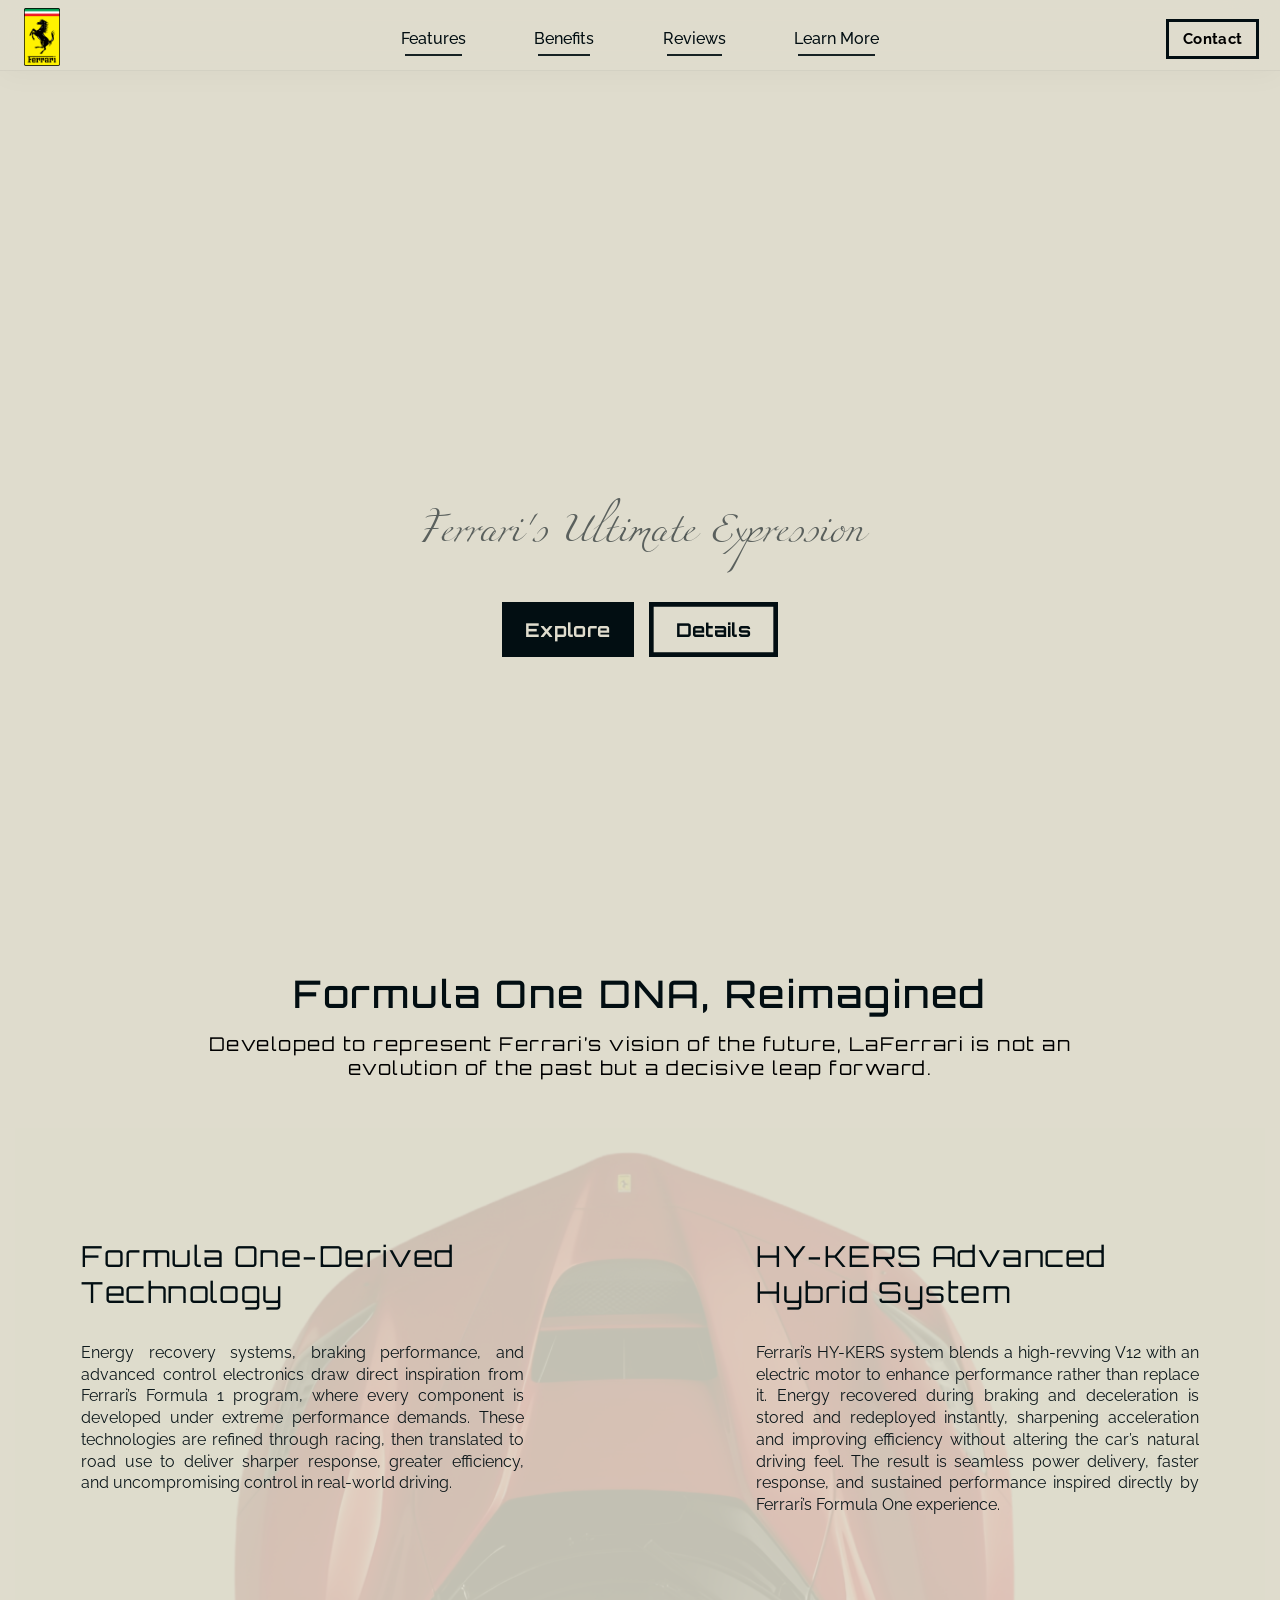
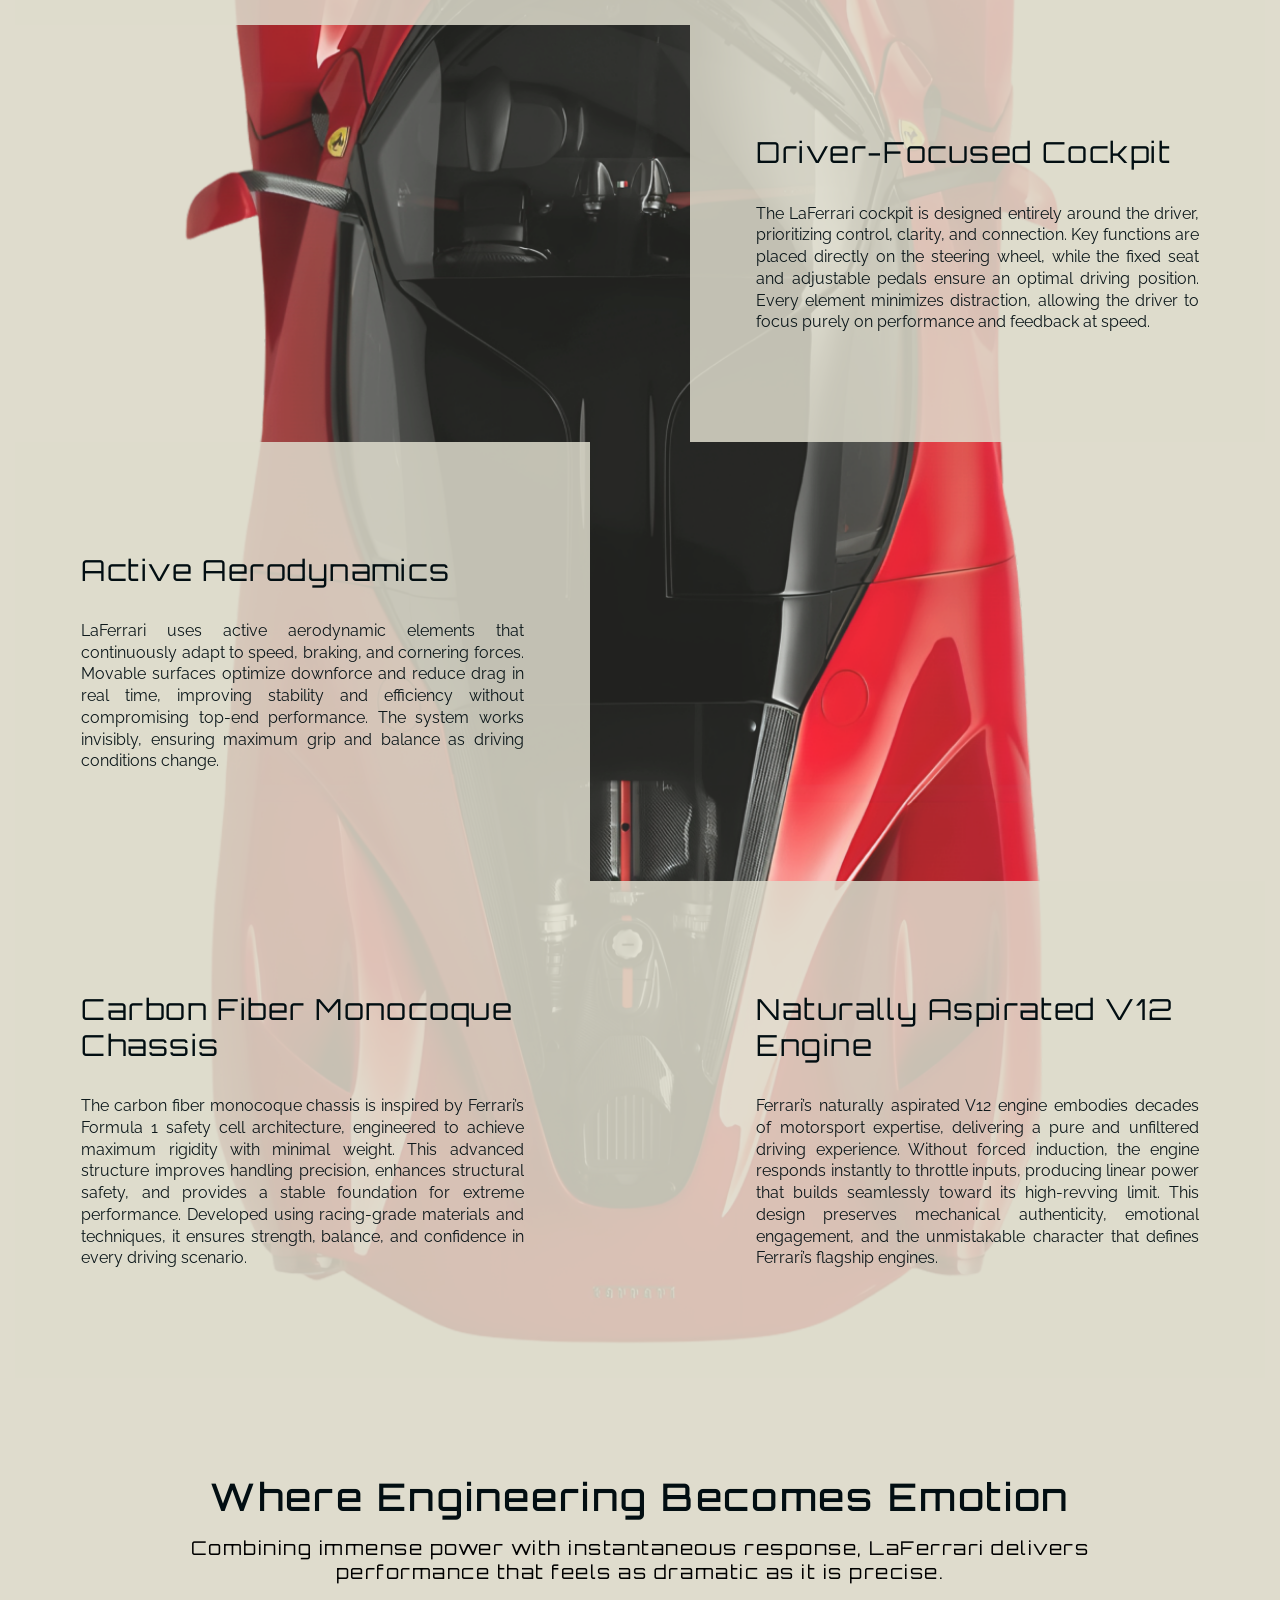
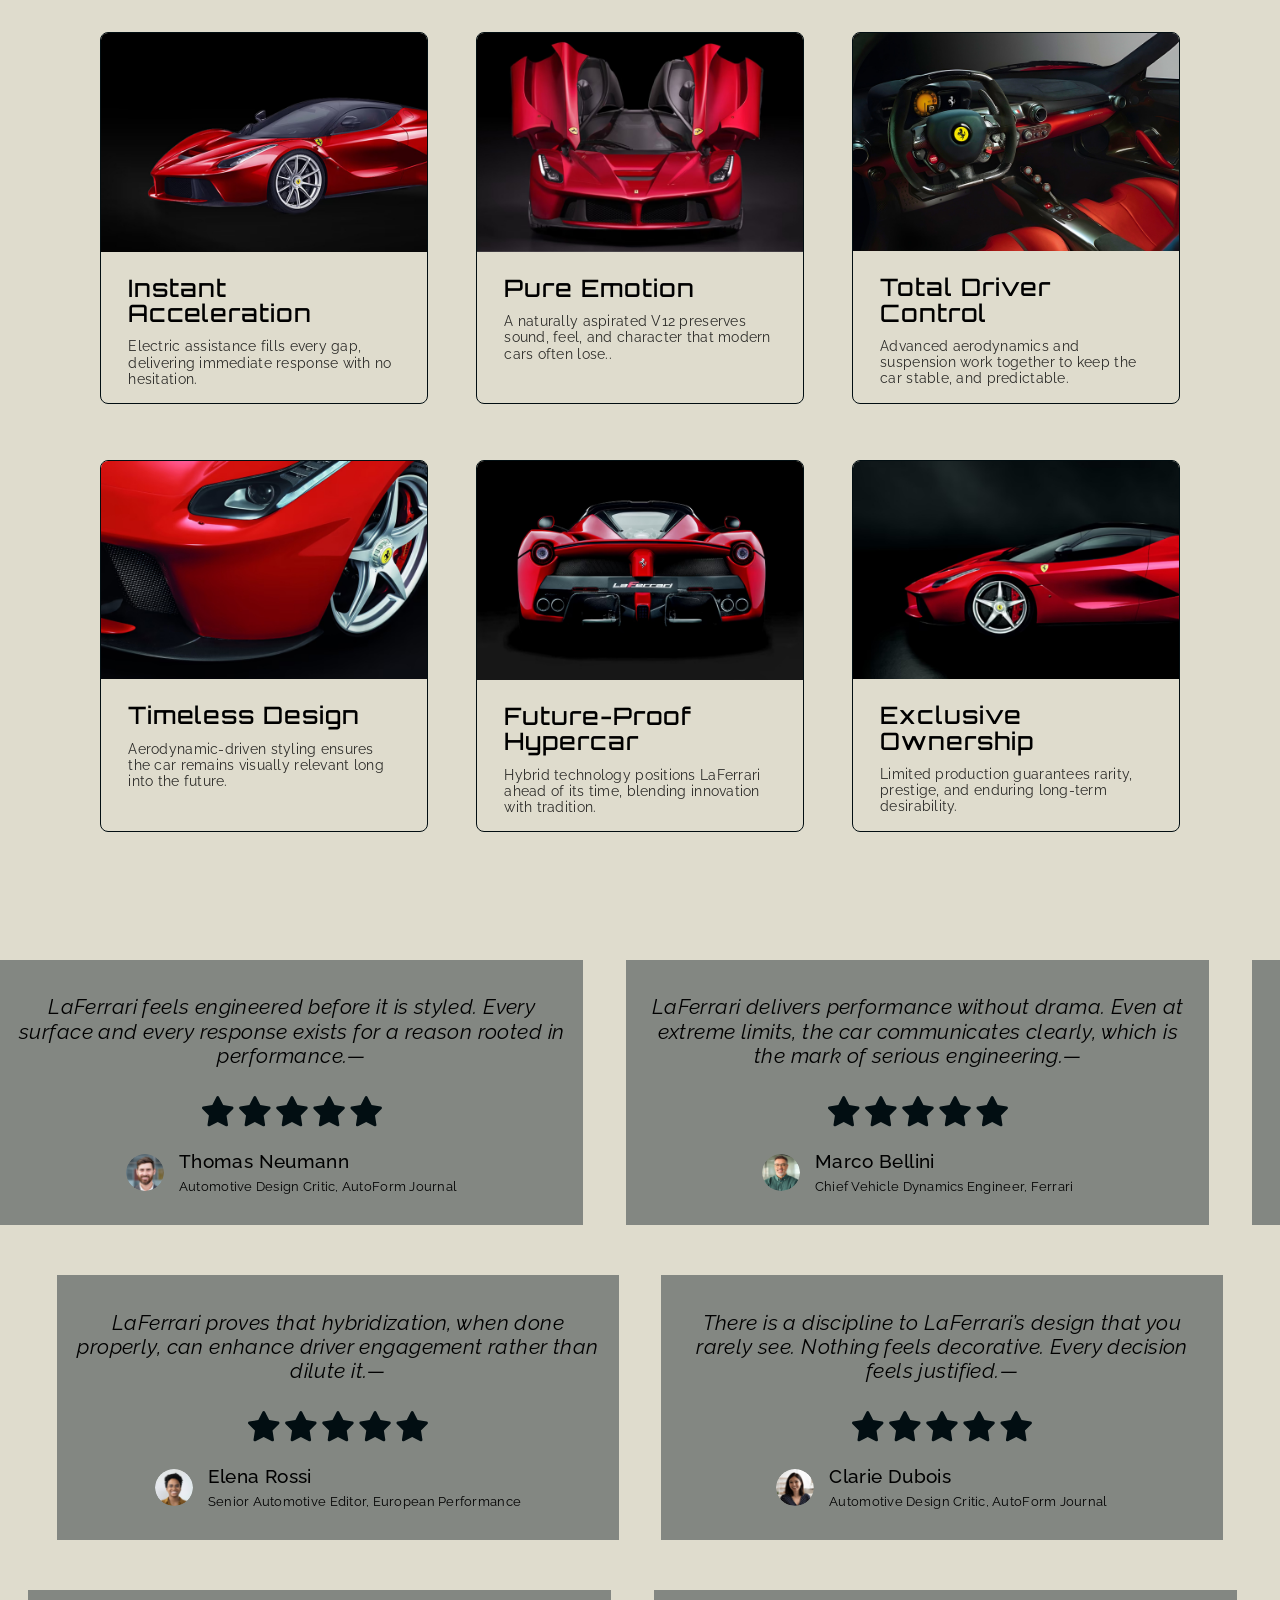
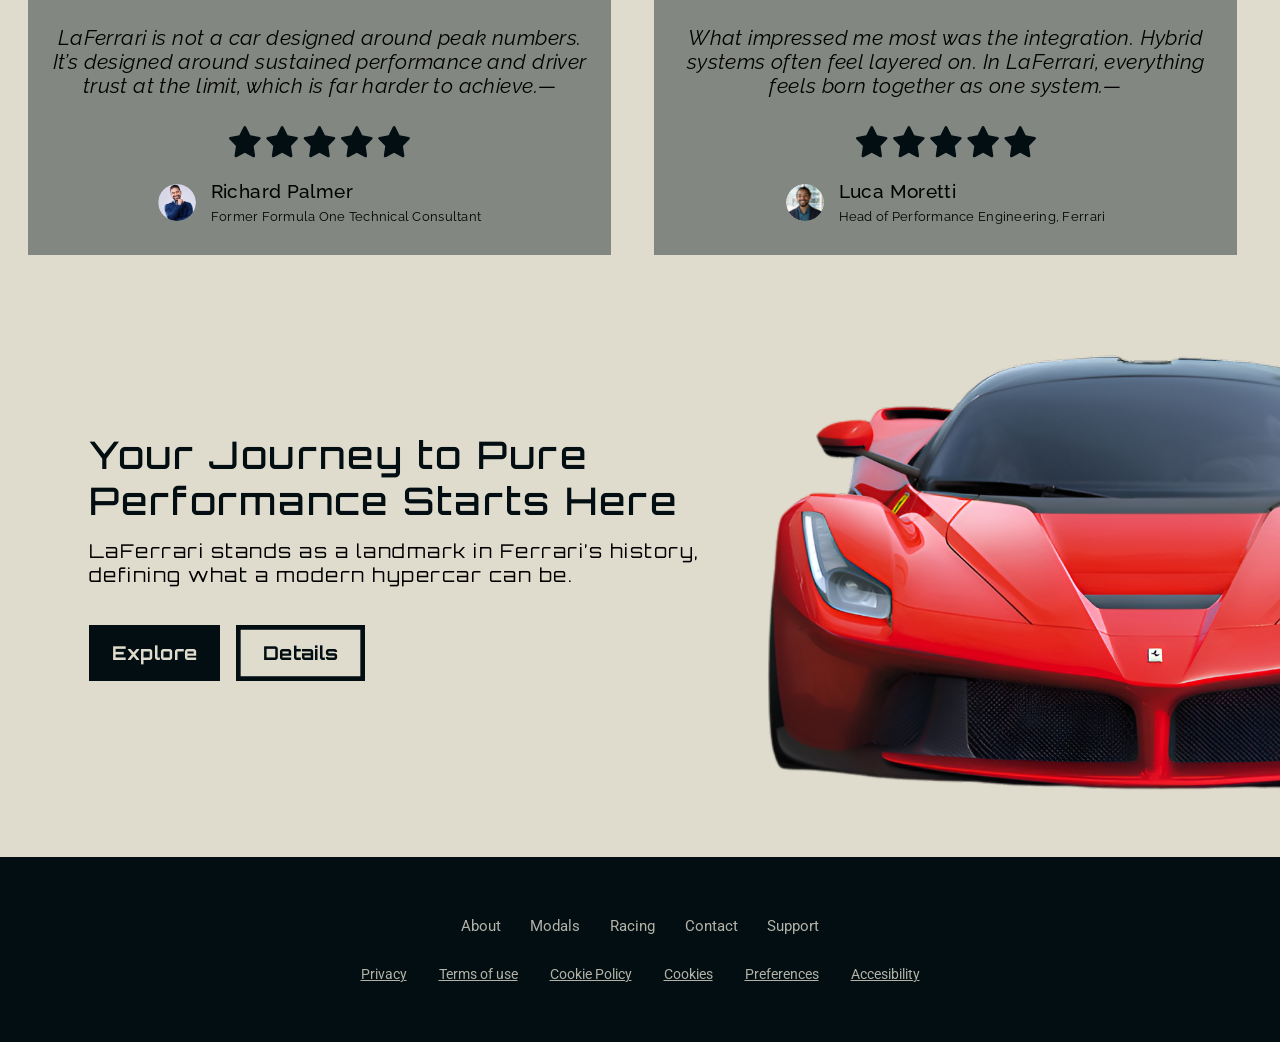
==== docs/index.html @ c6c1d9ca "changed name successful" ====
<!doctype html>
<html lang="en">
  <head>
    <meta charset="UTF-8" />
    <meta name="viewport" content="width=device-width, initial-scale=1.0" lang="en"/>
    <link rel="stylesheet" href="/code/style.css" />
    <link rel="icon" href="/Images/Ferrari-Logo-11.svg">
    <title>Ferrari LaFerrari Landing Page</title>
  </head>
  <body>
    <div class="modal-overlay" style="pointer-events: none;"></div>
    <nav id="noShadowNav">
      <div class="nav-bar">
        <div class="menu-close-icon">
          <span id="open-modal" class="menu-icon">
      <svg viewBox="0 0 20 20" preserveAspectRatio="xMidYMid meet" shape-rendering="crispEdges">
  <rect width="100%" height="0.125em" x="0" y="0.125em" rx="0.0625em"></rect>
  <rect width="100%" height="0.125em" x="0" y="0.5625em" rx="0.0625em"></rect>
  <rect width="100%" height="0.125em" x="0" y="1em" rx="0.0625em"></rect>
</svg>
  </span>
  </div>
        <span class="logo">
          <a href="#">
          <img
            src="/Images/Ferrari-Logo-11.svg"
            class="ferrari-logo"
            alt="Ferrari Logo"
        /></a></span>
        <div class="nav-links-list-2">
          <ul class="nav-links">
            <li><a href="#features">Features</a></li>
            <li><a href="#benefits">Benefits</a></li>
            <li><a href="#reviews">Reviews</a></li>
            <li><a href="#lastCTA">Learn More</a></li>
          </ul>
        </div>
        <div class="contact-cta-div">
          <button class="contact-cta">Contact</button>
        </div>
      </div>
    </nav>
    <div class="nav-modal no-display">
      <div class="nav-links-list">
        <ul class="nav-links">
          <li><a href="#features">Features</a></li>
          <li><a href="#benefits">Benefits</a></li>
          <li><a href="#reviews">Reviews</a></li>
          <li><a href="#lastCTA">Learn More</a></li>
        </ul>
      </div>
    </div>
    <main>
    <div class="hero-section" id="hero-section">
      <div class="contents">
        <h1 class="laferrari-heading" area-lable="Laferrari">LAFERRARI</h1>
        <h2 class="laferrari-subheading">Ferrari's Ultimate Expression</h2>
        <div class="group-cta-btns">
          <button class="primary-cta">Explore</button
          ><button class="secondary-cta">Details</button>
        </div>
      </div>
    </div>
    <div class="features" id="features">
      <div class="head-sub-ing"><h2 class="sec-head">Formula One DNA, Reimagined</h2><p>Developed to represent Ferrari’s vision of the future, LaFerrari is not an evolution of the past but a decisive leap forward.</p></div>
      <ul>
      <div class="li-container">  <li><label for="first" class="click_lable">
          <img src="/Images/Component3.svg" alt="drop-down-arw.svg"/>
          <div class="head">
            <label for="first">Formula One-Derived Technology</label>
            <input
              type="radio"
              name="accordion"
              id="first"
              autocomplete="off"
            />
            <div class="features-content">
              <p>
                Energy recovery systems, braking performance, and advanced
                control electronics draw direct inspiration from Ferrari’s
                Formula 1 program, where every component is developed under
                extreme performance demands. These technologies are refined
                through racing, then translated to road use to deliver sharper
                response, greater efficiency, and uncompromising control in
                real-world driving.
              </p>
            </div>
          </div></label>
        </li>
        <li>  <label for="second" class="click_lable">
          <img src="/Images/Component3.svg" alt="drop-down-arw.svg" />
          <div class="head">
            <label for="second">HY-KERS Advanced Hybrid System</label>
            <input
              type="radio"
              name="accordion"
              id="second"
              autocomplete="off"
            />
            <div class="features-content">
              <p>
              Ferrari’s HY-KERS system blends a high-revving V12 with an electric motor to enhance performance rather than replace it. Energy recovered during braking and deceleration is stored and redeployed instantly, sharpening acceleration and improving efficiency without altering the car’s natural driving feel. The result is seamless power delivery, faster response, and sustained performance inspired directly by Ferrari’s Formula One experience.
              </p>
            </div>
          </div></label>
        </li></div>
      <div class="li-container" id="second-container">  <li><label for="third" class="click_lable">
          <img src="/Images/Component3.svg" alt="drop-down-arw.svg" />
          <div class="head">
            <label for="third">Driver-Focused Cockpit</label>
            <input
              type="radio"
              name="accordion"
              id="third"
              autocomplete="off"
            />
            <div class="features-content">
              <p>
                The LaFerrari cockpit is designed entirely around the driver,
                prioritizing control, clarity, and connection. Key functions are
                placed directly on the steering wheel, while the fixed seat and
                adjustable pedals ensure an optimal driving position. Every
                element minimizes distraction, allowing the driver to focus
                purely on performance and feedback at speed.
              </p>
            </div>
          </div></label>
        </li></div>
      <div class="li-container" id="third-container">  <li>  <label for="fourth" class="click_lable">
          <img src="/Images/Component3.svg" alt="drop-down-arw.svg" />
          <div class="head">
            <label for="fourth">Active Aerodynamics</label>
            <input
              type="radio"
              name="accordion"
              id="fourth"
              autocomplete="off"
            />
            <div class="features-content">
              <p>
                LaFerrari uses active aerodynamic elements that continuously
                adapt to speed, braking, and cornering forces. Movable surfaces
                optimize downforce and reduce drag in real time, improving
                stability and efficiency without compromising top-end
                performance. The system works invisibly, ensuring maximum grip
                and balance as driving conditions change.
              </p>
            </div>
          </div></label>
        </li></div>
      <div class="li-container">  <li>  <label for="fifth"  class="click_lable">
          <img src="/Images/Component3.svg" alt="drop-down-arw.svg" />
          <div class="head">
            <label for="fifth">Carbon Fiber Monocoque Chassis</label>
            <input
              type="radio"
              name="accordion"
              id="fifth"
              autocomplete="off"
            />
            <div class="features-content">
              <p>
                The carbon fiber monocoque chassis is inspired by Ferrari’s
                Formula 1 safety cell architecture, engineered to achieve
                maximum rigidity with minimal weight. This advanced structure
                improves handling precision, enhances structural safety, and
                provides a stable foundation for extreme performance. Developed
                using racing-grade materials and techniques, it ensures
                strength, balance, and confidence in every driving scenario.
              </p>
            </div>
     </label>
          </div>
        </li>
              <li>  <label for="sixth" class="click_lable">
          <img src="/Images/Component3.svg" alt="drop-down-arw.svg" />
          <div class="head">
            <label for="sixth">Naturally Aspirated V12 Engine</label>
            <input
              type="radio"
              name="accordion"
              id="sixth"
              autocomplete="off"
            />
            <div class="features-content">
              <p>
          Ferrari’s naturally aspirated V12 engine embodies decades of
                motorsport expertise, delivering a pure and unfiltered driving
                experience. Without forced induction, the engine responds
                instantly to throttle inputs, producing linear power that builds
                seamlessly toward its high-revving limit. This design preserves
                mechanical authenticity, emotional engagement, and the
                unmistakable character that defines Ferrari’s flagship engines.
              </p>
            </div>
     </label>
          </div>
        </li></div>
      </ul>
    </div>
    <div class="benefits" id="benefits">
      <div class="head-sub-ing"><h2 class="sec-head">Where Engineering Becomes Emotion</h2><p>Combining immense power with instantaneous response, LaFerrari delivers performance that feels as dramatic as it is precise.</p></div>
      <div class="benefits-card-group">  
        <div class="benefit-card">
      <img src="/Images/66f1767352aaf80011021aad-laferrari-supercars-2013-cahpter-5-desk-2.jpg" alt="laferrari-side-view">
      <div class="text-container">
        <h3 class="heading">Instant Acceleration</h3>
        <p>Electric assistance fills every gap, delivering immediate response with no hesitation.</p>
      </div>
    </div>        
        <div class="benefit-card">
      <img src="/Images/66f17144f03e9a00118673ba-laferrari-supercars-2013-cahpter-4-desk.jpg" alt="laferrari-front-view">
      <div class="text-container">
        <h3 class="heading">Pure Emotion</h3>
        <p>A naturally aspirated V12 preserves sound, feel, and character that modern cars often lose..</p>
      </div>
    </div>        
        <div class="benefit-card">
      <img src="/Images/Ferrari-LaFerrari-Interiors-1200x900_1.jpg" alt="laferrari-interior">
      <div class="text-container">
        <h3 class="heading">Total Driver Control</h3>
        <p>Advanced aerodynamics and suspension work together to keep the car stable, and predictable.</p>
      </div>
    </div>        
        <div class="benefit-card">
      <img src="/Images/2013060502_LaFerrari_1.jpg" alt="laferrai-close-view">
      <div class="text-container">
        <h3 class="heading">Timeless Design</h3>
        <p>Aerodynamic-driven styling ensures the car remains visually relevant long into the future.</p>
      </div>
    </div>        
        <div class="benefit-card">
      <img src="/Images/66f170b752aaf80011021aa3-laferrari-supercars-2013-cahpter-3-desk.jpg" alt="laferrari-rear-view">
      <div class="text-container">
        <h3 class="heading">Future-Proof Hypercar</h3>
        <p>Hybrid technology positions LaFerrari ahead of its time, blending innovation with tradition.</p>
      </div>
    </div>        
        <div class="benefit-card">
      <img src="/Images/66f16c34b1aa11001196c14e-laferrari-supercars-2013-cahpter-1-desk.jpg" alt="laferrari-side-view">
      <div class="text-container">
        <h3 class="heading">Exclusive Ownership</h3>
        <p>Limited production guarantees rarity, prestige, and enduring long-term desirability.
</p>
      </div>
    </div>
    </div></div>  
    <div class="reviews" id="reviews">
      <div class="review-1">
        <div class="review-group for-left">
        <figure>
        <blockquote>
          <p>LaFerrari feels engineered before it is styled. Every surface and every response exists for a reason rooted in performance.—</p>
        </blockquote>
        <img src="/Images/stars!!!!!!.svg" alt="">
        <figcaption>
          <img src="/Images/pfps/thomasneumann.svg" alt="">
          <div class="details"><p class="name">Thomas Neumann</p>
        <p class="position">Automotive Design Critic, AutoForm Journal</p></div>
          </figcaption>
      </figure>
      <figure>
        <blockquote>
          <p>LaFerrari delivers performance without drama. Even at extreme limits, the car communicates clearly, which is the mark of serious engineering.—</p>
        </blockquote>
        <img src="/Images/stars!!!!!!.svg" alt="">
        <figcaption>
          <img src="/Images/pfps/marcobellini.svg" alt="">
          <div class="details"><p class="name">Marco Bellini</p>
        <p class="position">Chief Vehicle Dynamics Engineer, Ferrari</p></div>
          </figcaption>
      </figure>
      <figure>
        <blockquote>
          <p>The way LaFerrari blends mechanical grip with electronic controls is exceptional. It never feels like software is masking the machine.—</p>
        </blockquote>
        <img src="/Images/stars!!!!!!.svg" alt="">
        <figcaption>
          <img src="/Images/pfps/andreaskeller.svg" alt="">
          <div class="details"><p class="name">Andreas Keller</p>
        <p class="position">Director of Powertrain Development, Porche AG</p></div>
          </figcaption>
      </figure>
  </div>
      <div class="review-group for-left" area-hidden>
        <figure>
        <blockquote>
          <p>LaFerrari feels engineered before it is styled. Every surface and every response exists for a reason rooted in performance.—</p>
        </blockquote>
        <img src="/Images/stars!!!!!!.svg" alt="">
        <figcaption>
          <img src="/Images/pfps/thomasneumann.svg" alt="">
          <div class="details"><p class="name">Thomas Neumann</p>
        <p class="position">Automotive Design Critic, AutoForm Journal</p></div>
          </figcaption>
      </figure>
      <figure>
        <blockquote>
          <p>LaFerrari delivers performance without drama. Even at extreme limits, the car communicates clearly, which is the mark of serious engineering.—</p>
        </blockquote>
        <img src="/Images/stars!!!!!!.svg" alt="">
        <figcaption>
          <img src="/Images/pfps/marcobellini.svg" alt="">
          <div class="details"><p class="name">Marco Bellini</p>
        <p class="position">Chief Vehicle Dynamics Engineer, Ferrari</p></div>
          </figcaption>
      </figure>
    <figure>
        <blockquote>
          <p>The way LaFerrari blends mechanical grip with electronic controls is exceptional. It never feels like software is masking the machine.—</p>
        </blockquote>
        <img src="/Images/stars!!!!!!.svg" alt="">
        <figcaption>
          <img src="/Images/pfps/andreaskeller.svg" alt="">
          <div class="details"><p class="name">Andreas Keller</p>
        <p class="position">Director of Powertrain Development, Porche AG</p></div>
          </figcaption>
      </figure>
  </div>
    </div>
    <div class="review-2" id="review-2">      
      <figure>
        <blockquote>
          <p>LaFerrari proves that hybridization, when done properly, can enhance driver engagement rather than dilute it.—</p>
        </blockquote>
        <img src="/Images/stars!!!!!!.svg" alt="">
        <figcaption>
          <img src="/Images/pfps/elenarossi.svg" alt="">
          <div class="details"><p class="name">Elena Rossi</p>
        <p class="position">Senior Automotive Editor, European Performance</p></div>
          </figcaption>
      </figure>  <figure>
        <blockquote>
          <p>There is a discipline to LaFerrari’s design that you rarely see. Nothing feels decorative. Every decision feels justified.—</p>
        </blockquote>
        <img src="/Images/stars!!!!!!.svg" alt="">
        <figcaption>
          <img src="/Images/pfps/clariedubois.svg" alt="">
          <div class="details"><p class="name">Clarie Dubois</p>
        <p class="position">Automotive Design Critic, AutoForm Journal</p></div>
          </figcaption>
      </figure>
    </div>
    <div class="review-3">   <div class="review-group for-right" area-hidden> <figure>
        <blockquote>
          <p>From a chassis perspective, the carbon monocoque is brutally honest. It prioritizes stiffness, feedback, and response over any form of forgiveness.—</p>
        </blockquote>
        <img src="/Images/stars!!!!!!.svg" alt="">
        <figcaption>
          <img src="/Images/pfps/jameswhitmore.svg" alt="">
          <div class="details"><p class="name">James Whitmore</p>
        <p class="position">Head of Vehicle Architecture McLaren Automotive</p></div>
          </figcaption>
      </figure>
      <figure>
        <blockquote>
          <p>LaFerrari is not a car designed around peak numbers. It’s designed around sustained performance and driver trust at the limit, which is far harder to achieve.—</p>
        </blockquote>
        <img src="/Images/stars!!!!!!.svg" alt="">
        <figcaption>
          <img src="/Images/pfps/richardpalmer.svg" alt="">
          <div class="details"><p class="name">Richard Palmer</p>
        <p class="position">Former Formula One Technical Consultant</p></div>
          </figcaption>
      </figure>
      <figure>
        <blockquote>
          <p>What impressed me most was the integration. Hybrid systems often feel layered on. In LaFerrari, everything feels born together as one system.—</p>
        </blockquote>
        <img src="/Images/stars!!!!!!.svg" alt="">
        <figcaption>
          <img src="/Images/pfps/lucamoretti.svg" alt="">
          <div class="details"><p class="name">Luca Moretti</p>
        <p class="position">Head of Performance Engineering, Ferrari</p></div>
          </figcaption>
      </figure></div>
      <div class="review-group for-right"> <figure>
        <blockquote>
          <p>From a chassis perspective, the carbon monocoque is brutally honest. It prioritizes stiffness, feedback, and response over any form of forgiveness.—</p>
        </blockquote>
        <img src="/Images/stars!!!!!!.svg" alt="">
        <figcaption>
          <img src="/Images/pfps/jameswhitmore.svg" alt="">
          <div class="details"><p class="name">James Whitmore</p>
        <p class="position">Head of Vehicle Architecture McLaren Automotive</p></div>
          </figcaption>
      </figure>
      <figure>
        <blockquote>
          <p>LaFerrari is not a car designed around peak numbers. It’s designed around sustained performance and driver trust at the limit, which is far harder to achieve.—</p>
        </blockquote>
        <img src="/Images/stars!!!!!!.svg" alt="">
        <figcaption>
          <img src="/Images/pfps/richardpalmer.svg" alt="">
          <div class="details"><p class="name">Richard Palmer</p>
        <p class="position">Former Formula One Technical Consultant</p></div>
          </figcaption>
      </figure>
      <figure>
        <blockquote>
          <p> What impressed me most was the integration. Hybrid systems often feel layered on. In LaFerrari, everything feels born together as one system.—</p>
        </blockquote>
        <img src="/Images/stars!!!!!!.svg" alt="">
        <figcaption>
          <img src="/Images/pfps/lucamoretti.svg" alt="">
          <div class="details"><p class="name">Luca Moretti</p>
        <p class="position">Head of Performance Engineering, Ferrari</p></div>
          </figcaption>
      </figure></div>
      </div>
    </div>
  <div class="lastCTA" id="lastCTA">
    <div class="lastCTA-main">
    <div class="group-text">
      <div class="head-sub-ing"><h2 class="sec-head">Your Journey to Pure Performance Starts Here</h2><p>LaFerrari stands as a landmark in Ferrari’s history, defining what a modern hypercar can be.</p></div>
          <div class="group-cta-btns">
          <button class="primary-cta">Explore</button
          ><button class="secondary-cta">Details</button>
        </div></div>
        <img src="/Images/2013060503_LaFerrari-removebg-preview-1.png" alt="">
  </div></div>
  </main>
  <footer>
    <div class="footer-last" id="footer">
    <ul class="nav-links-1">
      <li>About</li>
      <li>Modals</li>
      <li>Racing</li>
      <li>Contact</li>
      <li>Support</li>
    </ul>
    <ul class="nav-links-2">
      <li>Privacy</li>
      <li>Terms of use</li>
      <li>Cookie Policy</li>
      <li>Cookies</li>
      <li>Preferences</li>
      <li>Accesibility
      </li>
    </ul>
    </div>
  </footer>
    <script src="/code/script.js"></script>
  </body>
</html>
---- code/style.css ----
/* fonts */
/* Miama*/
@font-face {
  font-family: "Miama";
  src:
    url("/fonts/Miama.woff2") format("woff2"),
    url("/fonts/Miama.woff") format("woff");
  font-weight: normal;
  font-style: italic;
  font-display: swap;
}

/* Battambang */
@font-face {
  font-family: "Battambang";
  src:
    url("/fonts/Battambang-Black.woff2") format("woff2"),
    url("/fonts/Battambang-Black.woff") format("woff");
  font-weight: 900;
  font-style: normal;
  font-display: swap;
}
/* Orbitron */
@font-face {
  font-family: "Orbitron Medium";
  src:
    url("/fonts/Orbitron-Medium.woff2") format("woff2"),
    url("/fonts/Orbitron-Medium.woff") format("woff");
  font-weight: 500;
  font-style: normal;
  font-display: swap;
}
/* Orbitron Bold */
@font-face {
  font-family: "Orbitron Bold";
  src:
    url("/fonts/Orbitron-Bold.woff2") format("woff2"),
    url("/fonts/Orbitron-Bold.woff") format("woff");
  font-weight: bold;
  font-style: normal;
  font-display: swap;
}
/* Orbitron Regular */
@font-face {
  font-family: "Orbitron";
  src:
    url("/fonts/Orbitron-Regular.woff2") format("woff2"),
    url("/fonts/Orbitron-Regular.woff") format("woff");
  font-weight: normal;
  font-style: normal;
  font-display: swap;
}
/* Raleway */
@font-face {
  font-family: "Raleway Italic";
  src:
    url("/fonts/Raleway-Italic.woff2") format("woff2"),
    url("/fonts/Raleway-Italic.woff") format("woff");
  font-weight: normal;
  font-style: italic;
  font-display: swap;
}
/* Raleway Bold */
@font-face {
  font-family: "Raleway Bold";
  src:
    url("/fonts/Raleway-Bold.woff2") format("woff2"),
    url("/fonts/Raleway-Bold.woff") format("woff");
  font-weight: bold;
  font-style: normal;
  font-display: swap;
}
/* Raleway Regular */
@font-face {
  font-family: "Raleway";
  src:
    url("/fonts/Raleway-Regular.woff2") format("woff2"),
    url("/fonts/Raleway-Regular.woff") format("woff");
  font-weight: normal;
  font-style: normal;
  font-display: swap;
}
/* Raleway Medium */
@font-face {
  font-family: "Raleway Medium";
  src:
    url("/fonts/Raleway-Medium.woff2") format("woff2"),
    url("/fonts/Raleway-Medium.woff") format("woff");
  font-weight: 500;
  font-style: normal;
  font-display: swap;
}
/* Roboto */
@font-face {
  font-family: "Roboto";
  src:
    url("/fonts/Roboto-Regular.woff2") format("woff2"),
    url("/fonts/Roboto-Regular.woff") format("woff");
  font-weight: normal;
  font-style: normal;
  font-display: swap;
}
/* ---  */
html {
  font-size: 16px;
  scroll-behavior: smooth;
}
:root {
  /* colors */
  --bone: #dfdccd;
  --ink-black: #020e12;
  --olive-grey: #838782;
  --racing-red: #ef1a2d;
  /* colors rgb */
  --bone-rgb: 223, 220, 205;
  --ink-black-rgb: 2, 14, 18;
  --olive-grey-rgb: 131, 135, 130;
  --racing-red-rgb: 239, 26, 45;
  /* fonts */
  --roboto: "Roboto", sans-serif;
  --raleway-regular: "Raleway", sans-serif;
  --raleway-bold: "Raleway Bold", sans-serif;
  --raleway-medium: "Raleway Medium", sans-serif;
  --raleway-italic: "Raleway Italic", sans-serif;
  --orbitron-regular: "Orbitron", sans-serif;
  --orbitron-medium: "Orbitron Medium", sans-serif;
  --orbitron-bold: "Orbitron Bold", sans-serif;
  --battambang: "Battambang", sans-serif;
  --miama: "Miama", sans-serif;
}
* {
  margin: 0;
  padding: 0;
  box-sizing: border-box;
  text-decoration: none;
  font-weight: 100;
}
body {
  font-family: var(--raleway-regular);
  background-color: var(--bone);
  overflow-x: hidden;
  min-height: 100vh;
}
/* Scrollbar */
body::-webkit-scrollbar {
  width: 0.8em;
}
body::-webkit-scrollbar-track {
  background: transparent;
  margin-block: 2em;
}
body::-webkit-scrollbar-thumb {
  background: var(--ink-black);
  width: 0.8em;
  border-radius: 100vh;
  transition: background 3s ease;
}
body::-webkit-scrollbar-thumb:hover {
  background: var(--racing-red);
  cursor: pointer;
}
@supports(scrollbar-color: var(--ink-black) var(--racing-red)) {
          * {
          scrollbar-color: var(--ink-black) transparent;
          scrollbar-width: thin;
          }
}
/* Navbar */
nav {
  position: sticky;
  top: 0;
  z-index: 1000;
  background: rgba(var(--bone-rgb), 0.6);
  backdrop-filter: blur(24px);
  -webkit-backdrop-filter: blur(24px);
  border-bottom: 1px solid rgba(0, 0, 0, 0.05);
  box-shadow: 0 4px 30px rgba(0, 0, 0, 0.03);
  overflow: hidden;
}
nav.no-shadow {
  box-shadow: none;
}
.nav-bar {
  width: 100%;
  padding-top: calc(env(safe-area-inset-top) + 0.5rem);
  padding-right: 1.5em;
  padding-left: 1.5em;
  display: flex;
  align-items: center;
  justify-content: space-between;
}
.nav-bar .menu-close-icon {
  flex: 1;
}
.menu-close-icon .menu-icon {
  display: block;
  position: relative;
  width: 1.5em;
  cursor: pointer;
}
.menu-close-icon .menu-icon svg :is(:nth-child(1), :nth-last-child(1)) {
  transition:
    transform 0.6s cubic-bezier(0.4, 0, 0.2, 1),
    opacity 0.4s ease-in-out;
}
.menu-close-icon .menu-icon.close svg :nth-child(1) {
  transform: translateY(0.46875em);
  transition-delay: 0.05s;
}
.menu-close-icon .menu-icon.close svg :nth-last-child(1) {
  transform: translateY(-0.46875em);
  transition-delay: 0.1s;
}
.menu-close-icon .menu-icon svg {
  shape-rendering: crispEdges;
}
.menu-close-icon .menu-icon svg rect {
  fill: var(--ink-black);
  position: absolute;
  transform: translateZ(0);
  backface-visibility: hidden;
}
.nav-bar .logo {
  flex: 0;
}
.nav-bar .logo .ferrari-logo {
  width: 2.25rem;
  height: auto;
  cursor: pointer;
  shape-rendering: crispEdges;
  image-rendering: -webkit-optimize-contrast;
}
.contact-cta-div {
  flex: 1;
  display: flex;
  justify-content: flex-end;
}
.nav-bar .contact-cta {
  font-size: clamp(0.75rem, 0.667rem + 0.37vw, 1rem);
  padding: clamp(0.438rem, 0.417rem + 0.093vw, 0.5rem)
    clamp(0.75rem, 0.708rem + 0.185vw, 0.875rem);
  cursor: pointer;
  font-family: var(--raleway-bold);
  background-color: inherit;
  letter-spacing: 0.02em;
  border-radius: 0;
  border: none;
  outline: 0.2413em solid var(--ink-black);
  transition:
    background-color 0.3s,
    color 0.3s;
}
.contact-cta:hover {
  background-color: var(--ink-black);
  color: var(--bone);
  transition: all 0.3s ease-in-out;
}
.contact-cta:active {
  background-color: rgba(var(--ink-black-rgb), 1) !important;
  opacity: 0.7;
}
/* Nav modal */
.modal-overlay {
  height: 100vh;
  width: 100%;
  position: fixed;
  background-color: #838782;
  opacity: 0;
  transition: opacity 0.3s ease-in-out;
  pointer-events: none;
}
.modal-overlay.active {
  display: block;
  opacity: 0.5;
  pointer-events: auto !important;
}
.nav-modal {
  background: rgba(var(--bone-rgb), 0.6);
  backdrop-filter: blur(24px);
  -webkit-backdrop-filter: blur(24px);
  border-bottom: 1px solid rgba(0, 0, 0, 0.05);
  box-shadow: 0 4px 30px rgba(0, 0, 0, 0.03);
  display: flex;
  align-items: start;
  padding: env(safe-area-inset-top) 0 0 0;
  position: fixed;
  top: 4.25em;
  width: 100%;
  min-height: 16rem;
  z-index: 1;
  transform: translateY(-1%);
  opacity: 1;
  transition:
    transform 0.6s cubic-bezier(0.4, 0, 0.2, 1),
    opacity 0.4s ease-in-out;
}
.nav-modal.no-display {
  transform: translateY(-150%);
  opacity: 0.5;
  box-shadow: none;
}
.nav-modal .nav-links-list {
  width: 100%;
  align-self: center;
  display: flex;
  flex-direction: column;
  align-items: center;
  gap: 0.9375em;
  position: absolute;
  left: 0;
}
.nav-modal .nav-links-list .nav-links {
  list-style-type: none;
  display: flex;
  flex-flow: column;
  gap: 1.5em;
  text-align: center;
}
.nav-links li a {
  font-size: 0.875rem;
  text-decoration: none;
  font-family: var(--raleway-medium);
  color: var(--ink-black);
}
.nav-links-list-2 {
  display: none;
}
@media (min-width: 48em) {
  .nav-bar .menu-close-icon {
    display: none;
  }
  .nav-bar .logo {
    flex: 1;
  }
  .nav-modal,
  .modal-overlay {
    display: none;
  }
  .nav-links-list-2 {
    display: flex;
    flex: 0;
    width: 100%;
    align-items: center;
  }
  .nav-links-list-2 .nav-links {
    width: 100%;
    list-style-type: none;
    flex-direction: row;
    display: flex;
    align-items: center;
    justify-content: center;
    gap: 2.25em;
  }
  .nav-links-list-2 .nav-links li {
    white-space: nowrap;
  }
  .nav-links-list-2 .nav-links li a {
    font-size: clamp(0.875rem, 0.663rem + 0.442vw, 1.061rem);
    position: relative;
    transition: all 0.3s cubic-bezier(0.2, 0, 0, 1);
    z-index: 1;
    padding: 0.5em 1em;
    &:after {
      content: "";
      display: block;
      height: 0.125em;
      position: absolute;
      bottom: 0;
      right: 1.25em;
      left: 1.25em;
      background-color: rgba(var(--ink-black-rgb), 0.9);
      transition: all 0.3s cubic-bezier(0.2, 0, 0, 0.7);
      transform-origin: bottom center;
      z-index: -1;
    }
    &:hover {
      color: var(--bone);
      font-family: var(--raleway-medium);
      &:after {
        right: 0;
        left: 0;
        height: 100%;
      }
    }
  }
}
/* Hero Section */
.hero-section {
  width: 100%;
  min-height: 100vh;
  min-height: 100svh;
  display: flex;
  flex-direction: column;
  align-items: center;
  justify-content: center;
}
.hero-section .contents {
  display: flex;
  flex-direction: column;
  align-items: center;
  justify-content: center;
  gap: 1rem;
}
.hero-section .laferrari-heading {
  background-image: url("/Images/Texturelabs_Fabric_198L.jpg");
  background-size: cover;
  background-position: bottom;
  background-clip: text;
  -webkit-background-clip: text;
  -webkit-text-fill-color: transparent;
  background-blend-mode: lighten;
  color: var(--racing-red);
  letter-spacing: 0.09em;
  font-family: var(--battambang);
  font-size: clamp(3rem, 2rem + 4.444vw, 6rem);
  line-height: 1;
}
.hero-section .laferrari-subheading {
  font-family: var(--miama);
  color: rgba(var(--ink-black-rgb), 0.6);
  font-size: clamp(2.5rem, 2rem + 2.222vw, 4rem);
  line-height: auto;
}
/* CTA buttons */
.group-cta-btns {
  display: flex;
  gap: clamp(0.5rem, 0.333rem + 0.741vw, 1rem);
  margin-top: 0.5em;
}
.primary-cta {
  font-size: clamp(0.964rem, 0.869rem + 0.423vw, 1.25rem);
  color: var(--bone);
  font-family: var(--orbitron-bold);
  background-color: var(--ink-black);
  letter-spacing: 0.02em;
  padding: clamp(0.75rem, 0.667rem + 0.37vw, 1rem)
    clamp(1.125rem, 1rem + 0.556vw, 1.5rem);
  border: none;
  outline: none;
  cursor: pointer;
  transition: background-color 0.3s ease-in-out;
}
.primary-cta:hover {
  background-color: rgba(var(--ink-black-rgb), 0.85);
  transition: background-color 0.3s ease-in-out;
}
.primary-cta:active,
.nav-bar .contact-cta:active {
  background-color: rgba(var(--ink-black-rgb), 0.7);
}
.secondary-cta {
  font-size: clamp(0.964rem, 0.869rem + 0.423vw, 1.25rem);
  color: var(--ink-black);
  font-family: var(--orbitron-bold);
  background-color: transparent;
  letter-spacing: 0.02em;
  padding: clamp(0.75rem, 0.667rem + 0.37vw, 1rem)
    clamp(1.313rem, 1.167rem + 0.648vw, 1.75rem);
  box-shadow: inset 0 0 0 0.2413em var(--ink-black);
  outline: none;
  border: none;
  cursor: pointer;
  transition: background-color 0.3s ease-in-out;
}
.secondary-cta:hover {
  background-color: rgba(var(--olive-grey-rgb), 0.15);
  transition: background-color 0.3s ease-in-out;
}
.secondary-cta:active {
  background-color: rgba(var(--olive-grey-rgb), 0.3);
}
/* Features Section */
.features {
  width: 100%;
  padding: 2em 0 clamp(2rem, -3.684rem + 25.263vw, 5rem) 0;
  display: flex;
  flex-direction: column;
  align-items: center;
  justify-content: center;
  background-image: url("/Images/8c6462357899c45f465e36e15e92ef111.jpg");
  background-color: rgba(var(--bone-rgb), 0.85);
  background-blend-mode: lighten;
  background-size: clamp(24.75em, 110vw, 24.75em) auto;
  background-position: clamp(9rem, -13.186rem + 98.602vw, 49.92rem) 10dvh;
  background-repeat: no-repeat;
  padding-bottom: C;
}
.head-sub-ing {
  text-align: center;
  margin-bottom: 3em;
  padding: 0 0.9375em;
}
.head-sub-ing .sec-head {
  font-size: clamp(1.625rem, 1.333rem + 1.296vw, 2.5rem);
  letter-spacing: 0.06em;
  line-height: 125.4%;
  line-height: 1.2;
  font-family: var(--orbitron-medium);
  color: var(--ink-black);
  margin-bottom: 1rem;
}
.head-sub-ing .sec-head + p {
  font-family: var(--orbitron-regular);
  font-size: clamp(0.75rem, 0.583rem + 0.741vw, 1.25rem);
  line-height: 128%;
  letter-spacing: 0.08em;
  max-width: 50em;
}
.features ul {
  list-style-type: none;
  height: auto;
  width: 100%;
  display: flex;
  flex-direction: column;
  align-items: center;
  justify-content: center;
  gap: 2.5em;
  padding: 0 0.9375em;
}
.features ul li {
  line-height: 1;
}
.features ul li .click_lable {
  display: flex;
  flex-direction: row;
  align-items: flex-start;
  justify-content: center;
}
.features ul li .click_lable .head {
  display: flex;
  flex-direction: column;
  align-items: self-start;
  min-height: min-content;
  overflow: hidden;
  color: var(--ink-black);
}
.features ul li .click_lable img {
  width: 1.25em;
  height: auto;
  margin-right: 0.625em;
  cursor: pointer;
  margin-top: clamp(0.225rem, 0.184rem + 0.181vw, 0.3rem);
  transition: transform 0.5s ease;
}
.features ul li .click_lable .head label {
  font-size: clamp(1.25rem, 1.114rem + 0.602vw, 1.5rem);
  line-height: 1.25;
  cursor: pointer;
  font-family: var(--orbitron-regular);
  letter-spacing: 0.05em;
}
.features ul li .click_lable .head label + input[type="radio"] {
  display: none;
}
.features ul li .features-content {
  max-height: 0;
  overflow: hidden;
  transition: max-height 0.5s ease;
  text-align: left;
  font-family: var(--raleway-regular);
  line-height: 144%;
  margin-top: 2em;
  font-size: clamp(0.688rem, 0.518rem + 0.753vw, 1rem);
}
.features
  ul
  li
  .click_lable
  .head
  label
  + input[type="radio"]:checked
  + .features-content {
  max-height: 24em;
  margin-top: 2em;
  transition: max-height 0.5s cubic-bezier(0.4, 0, 0.2, 1);
}
li:has(.click_lable .head > input:checked) img {
  transform: rotate(90deg);
  transition: transform 0.5s cubic-bezier(0.4, 0, 0.2, 1);
  margin-top: clamp(0.225rem, 0.184rem + 0.181vw, 0.3rem);
}
.features ul .li-container {
  display: flex;
  flex-direction: column;
  justify-content: center;
  gap: 2.5em;
}
@media (min-width: 64em) {
  .features {
    background-color: none;
    background-size: clamp(74.188rem, 61.849rem + 19.279vw, 79.2rem) auto;
    background-position: center 0;
    background-repeat: no-repeat;
    padding: 0;
    background-color: transparent;
    background-blend-mode: normal;
  }
  .features ul {
    display: flex;
    list-style-type: none;
    height: auto;
    width: 100%;
    align-items: start;
    justify-content: center;
    gap: 0;
  }
  .features ul .li-container li {
    width: 46%;
    display: flex;
    flex-direction: column;
    align-items: center;
    justify-content: flex-start;
  }
  .features ul li .click_lable {
    display: flex;
    flex-direction: column;
    justify-content: flex-start;
    width: clamp(22.875rem, 3.798rem + 29.808vw, 30.625rem);
  }
  .features ul li .click_lable .head {
    width: 100%;
  }
  .features ul li .click_lable img {
    display: none;
  }
  .features ul li .click_lable .head label {
    font-size: clamp(1.5rem, 0.269rem + 1.923vw, 2rem);
    cursor: text;
  }
  .features ul li .features-content {
    font-family: var(--raleway-regular);
    font-size: clamp(0.688rem, 0.518rem + 0.753vw, 1rem);
    max-height: min-content;
    text-align: justify;
    line-height: 136%;
    margin-top: 2em;
    opacity: 0.95;
  }
  .features ul .li-container {
    width: 100%;
    display: flex;
    flex-direction: row;
    justify-content: space-between;
    padding: clamp(5.463rem, -0.014rem + 8.558vw, 7.688rem) 0;
    max-height: 62em;
    background-color: rgba(var(--bone-rgb), 0.85);
  }
  .features ul .li-container#second-container {
    width: 46%;
    align-self: flex-end;
    justify-content: center;
    background-color: rgba(var(--bone-rgb), 0.85);
    padding: 0;
  }
  .features ul .li-container#second-container li {
    width: clamp(22.875rem, 3.798rem + 29.808vw, 30.625rem);
    display: flex;
    flex-direction: column;
    align-items: center;
    justify-content: center;
  }
  .features ul .li-container#second-container li .click_lable {
    width: 100%;
  }
  .features ul .li-container#third-container {
    width: 46%;
    align-self: flex-start;
    justify-content: center;
    background-color: rgba(var(--bone-rgb), 0.85);
    padding: 0;
  }
  .features ul .li-container#third-container li {
    width: clamp(22.875rem, 3.798rem + 29.808vw, 30.625rem);
    display: flex;
    flex-direction: column;
    align-items: center;
    justify-content: center;
  }
  .features ul .li-container#third li .click_lable {
    width: 100%;
  }
  .features ul .li-container#second-container .click_lable,
  .features ul .li-container#third-container .click_lable {
    padding: clamp(5.463rem, -0.014rem + 8.558vw, 7.688rem) 0;
  }
}
/* Benefits Section */
.benefits {
  display: flex;
  flex-direction: column;
  justify-content: center;
  align-items: center;
  margin-top: 6em;
}
.benefits .benefits-card-group {
  width: 100%;
  padding: 0 clamp(2rem, 0.333rem + 7.407vw, 7rem);
  display: grid;
  place-items: center;
  grid-template-columns: 1fr;
  row-gap: 3em;
  align-items: stretch;
}
@media (min-width: 38em) {
  .benefits .benefits-card-group {
    grid-template-columns: repeat(2, 1fr);
    row-gap: 3em;
    column-gap: 2.5em;
  }
}
@media (min-width: 60em) {
  .benefits .benefits-card-group {
    grid-template-columns: repeat(3, 1fr);
    row-gap: 3.5em;
    column-gap: 3em;
  }
}
.benefits .benefits-card-group .benefit-card {
  display: flex;
  flex-direction: column;
  justify-content: flex-start;
  align-items: center;
  border-radius: 0.5em;
  border: 0.0625em solid var(--ink-black);
  min-width: 0;
  gap: 1.5em;
  padding: 0 0 1em 0;
  overflow: hidden;
}

.benefits .benefits-card-group .benefit-card img {
  width: 100%;
  height: auto;
}
.benefits .benefits-card-group .benefit-card .text-container {
  display: flex;
  flex-direction: column;
  justify-content: center;
  align-items: flex-start;
  gap: 0.75em;
  width: 83.3%;
}
.benefits .benefits-card-group .benefit-card .text-container .heading {
  font-family: var(--orbitron-medium);
  font-size: clamp(1.438rem, 1.284rem + 0.24vw, 1.5rem);
  letter-spacing: 0.04em;
  line-height: 107%;
}
.benefits .benefits-card-group .benefit-card .text-container p {
  font-family: var(--ralway-regular);
  font-size: clamp(0.75rem, 0.288rem + 0.721vw, 0.938rem);
  line-height: 117.4%;
  letter-spacing: 0.02em;
  opacity: 0.8;
}
/* Reviews Section */
.reviews {
  width: 100%;
  display: flex;
  flex-direction: column;
  align-items: center;
  justify-content: center;
  margin-top: 8em;
  gap: clamp(2rem, 0rem + 3.333vw, 3rem);
}
.reviews .review-1,
.reviews .review-2,
.reviews .review-3 {
  display: flex;
  flex-direction: column;
  align-items: stretch786;
  justify-content: center;
  gap: clamp(2rem, 0rem + 3.333vw, 3rem);
}
.reviews .review-group {
  display: flex;
  flex-direction: column;
  justify-content: center;
  gap: clamp(2rem, 0rem + 3.333vw, 3rem);
}
.reviews .review-group[area-hidden] {
  display: none;
}
.reviews figure {
  width: clamp(19rem, 12.167rem + 30.37vw, 39.5rem);
  background-color: var(--olive-grey);
  display: flex;
  flex-direction: column;
  align-items: center;
  padding: clamp(1.25rem, 1rem + 1.111vw, 2rem)
    clamp(0.625rem, 0.5rem + 0.556vw, 1rem);
  gap: clamp(0.875rem, 0.667rem + 0.926vw, 1.5rem);
}
.reviews figure blockquote p {
  font-family: var(--raleway-italic);
  font-size: clamp(0.875rem, 0.708rem + 0.741vw, 1.375rem);
  letter-spacing: 0.02em;
  line-height: 117.4%;
  text-align: center;
  padding: clamp(0rem, -0.125rem + 0.556vw, 0.375rem) 0;
}
.reviews figure img {
  width: clamp(7.75rem, 6.375rem + 6.111vw, 11.875rem);
}
.reviews figure figcaption {
  display: flex;
  flex-direction: row;
  align-items: center;
  gap: clamp(0.625rem, 0.5rem + 0.556vw, 1rem);
}
.reviews figure figcaption img {
  width: clamp(1.5rem, 1.167rem + 1.481vw, 2.5rem);
  border-radius: 50%;
}
.reviews figure figcaption .details {
  display: flex;
  flex-direction: column;
  align-items: flex-start;
  gap: clamp(0.25rem, 0.167rem + 0.37vw, 0.5rem);
}
.reviews figure figcaption .details p.name {
  font-family: var(--raleway-medium);
  font-size: clamp(0.75rem, 0.583rem + 0.741vw, 1.25rem);
  letter-spacing: 0.02em;
  line-height: 117.4%;
}
.reviews figure figcaption .details p.position {
  font-family: var(--raleway-regular);
  font-size: clamp(0.625rem, 0.542rem + 0.37vw, 0.875rem);
  letter-spacing: 0.02em;
  line-height: 117.4%;
}
@media (min-width: 60em) {
  .reviews figure p {
    white-space: normal;
    word-break: break-word;
  }
  .reviews {
    gap: clamp(2.375rem, 0.125rem + 3.75vw, 3.5rem);
    width: 100vw;
    overflow-x: auto;
  }
  .reviews #review-2 {
    display: flex;
    flex-direction: row;
    justify-content: center;
    overflow-x: hidden;
    gap: clamp(2rem, 0rem + 3.333vw, 3rem);
    scrollbar-width: none;
    -ms-overflow-style: none;
    pointer-events: none;
  }
  .reviews .review-2 figure {
    width: clamp(26.25rem, -0.25rem + 44.167vw, 39.5rem);
    padding: clamp(1.25rem, 1rem + 1.111vw, 2rem)
      clamp(0.75rem, 0.25rem + 0.833vw, 1rem);
    flex: 0 0 auto;
  }
  .reviews .review-1 {
    flex-direction: row;
    width: 100%;
    overflow-x: auto;
    white-space: nowrap;
    justify-content: flex-start;
    scrollbar-width: none;
    -ms-overflow-style: none;
    gap: 0;
  }
  .reviews .review-3 {
    flex-direction: row;
    width: 100%;
    overflow-x: auto;
    white-space: nowarp;
    justify-content: flex-end;
    scrollbar-width: none;
    -ms-overflow-style: none;
    gap: 0;
  }
  .reviews :is(.review-1:hover, .review-3:hover) .review-group {
    animation-play-state: paused;
    cursor: pointer;
  }

  .reviews .review-1::-webkit-scrollbar {
    display: none;
  }
  .reviews .review-3::-webkit-scrollbar {
    display: none;
  }
  .reviews .review-group[area-hidden] {
    display: flex;
  }
  figure {
    flex: 0 0 clamp(19rem, 12.167rem + 30.37vw, 39.5rem);
    white-space: normal;
  }
  .reviews .review-group {
    display: flex;
    flex-direction: row;
    justify-content: flex-start;
    gap: clamp(2rem, 0rem + 3.333vw, 3rem);
    padding-right: clamp(2rem, 0rem + 3.333vw, 3rem);
    width: max-content;
  }
  .review-group.for-left {
    animation: left 40s infinite linear;
  }
  .review-group.for-right {
    animation: right 40s infinite linear;
  }
  @keyframes left {
    from {
      translate: 0;
    }
    to {
      translate: -100%;
    }
  }
  @keyframes right {
    from {
      translate: 0;
    }
    to {
      translate: 100%;
    }
  }
}
/* Last CTA Section */
.lastCTA {
  overflow-x: hidden;
  overflow-y: hidden;
  margin: 3em 0;
}
.lastCTA-main {
  width: 100%;
  display: flex;
  flex-direction: column;
  align-items: center;
  justify-content: center;
  position: relative;
  padding: clamp(2rem, -7.615rem + 19.572vw, 10rem) 0;
}
.group-text {
  width: 100%;
  display: flex;
  flex-direction: column;
  align-items: center;
  justify-content: center;
}
.lastCTA-main .head-sub-ing {
  margin-bottom: clamp(1.5rem, 1.167rem + 1.481vw, 2.5rem);
}
.lastCTA-main .group-cta-btns {
  margin: 0;
  gap: clamp(0.75rem, 0.667rem + 0.37vw, 1rem);
}
.lastCTA-main img {
  margin-top: 1em;
  width: clamp(22.5rem, 3.486rem + 84.507vw, 45rem);
}
@media (min-width: 50em) {
  .lastCTA-main {
    flex-direction: row;
    justify-content: flex-start;
  }
  .lastCTA-main .group-text {
    width: 60%;
    align-items: flex-start;
    padding-left: clamp(1rem, -6.211rem + 14.679vw, 7rem);
    padding-right: clamp(0.5rem, -0.101rem + 1.223vw, 1rem);
  }
  .lastCTA-main .head-sub-ing {
    padding: 0;
  }
  .lastCTA-main .head-sub-ing .sec-head,
  .lastCTA-main .head-sub-ing .sec-head + p {
    text-align: left;
  }
  .lastCTA-main img {
    width: clamp(34.875rem, -0.128rem + 71.254vw, 64rem);
    position: absolute;
    left: 55%;
  }
}
/* Footer */
.footer-last {
  width: 100%;
  display: flex;
  flex-direction: column;
  align-items: center;
  justify-content: center;
  background-color: var(--ink-black);
  padding: clamp(2rem, 1.333rem + 2.963vw, 4rem) 0;
  gap: 2em;
}
.footer-last ul {
  font-family: var(--roboto);
  color: var(--bone);
}
.footer-last .nav-links-1 {
  display: flex;
  flex-direction: row;
  justify-content: center;
  align-items: center;
  gap: clamp(1rem, 0.667rem + 1.481vw, 2rem);
}
.footer-last .nav-links-1 li {
  text-decoration: none;
  list-style: none;
  font-size: clamp(0.75rem, 0.667rem + 0.37vw, 1rem);
  line-height: 117.2%;
  cursor: pointer;
  opacity: 0.8;
  transition: all 0.3s linear;
}
.footer-last .nav-links-1 li:hover {
  opacity: 1;
}
.footer-last .nav-links-2 {
  display: grid;
  grid-template-columns: repeat(2, 1fr);
  grid-template-rows: repeat(3, 1fr);
  grid-auto-flow: column;
  column-gap: clamp(1.5rem, -0.19rem + 7.512vw, 3.5rem);
  row-gap: 1.25em;
}
.footer-last .nav-links-2 li {
  text-decoration: underline;
  list-style: none;
  font-size: clamp(0.688rem, 0.625rem + 0.278vw, 0.875rem);
  line-height: 117.2%;
  cursor: pointer;
  opacity: 0.8;
  text-align: center;
  transition: all 0.3s linear;
}
.footer-last .nav-links-2 li:hover {
  opacity: 1;
}
@media (min-width: 50em) {
  .footer-last .nav-links-2 {
    display: flex;
    flex-direction: row;
    align-items: center;
    justify-content: center;
    gap: 2em;
  }
}
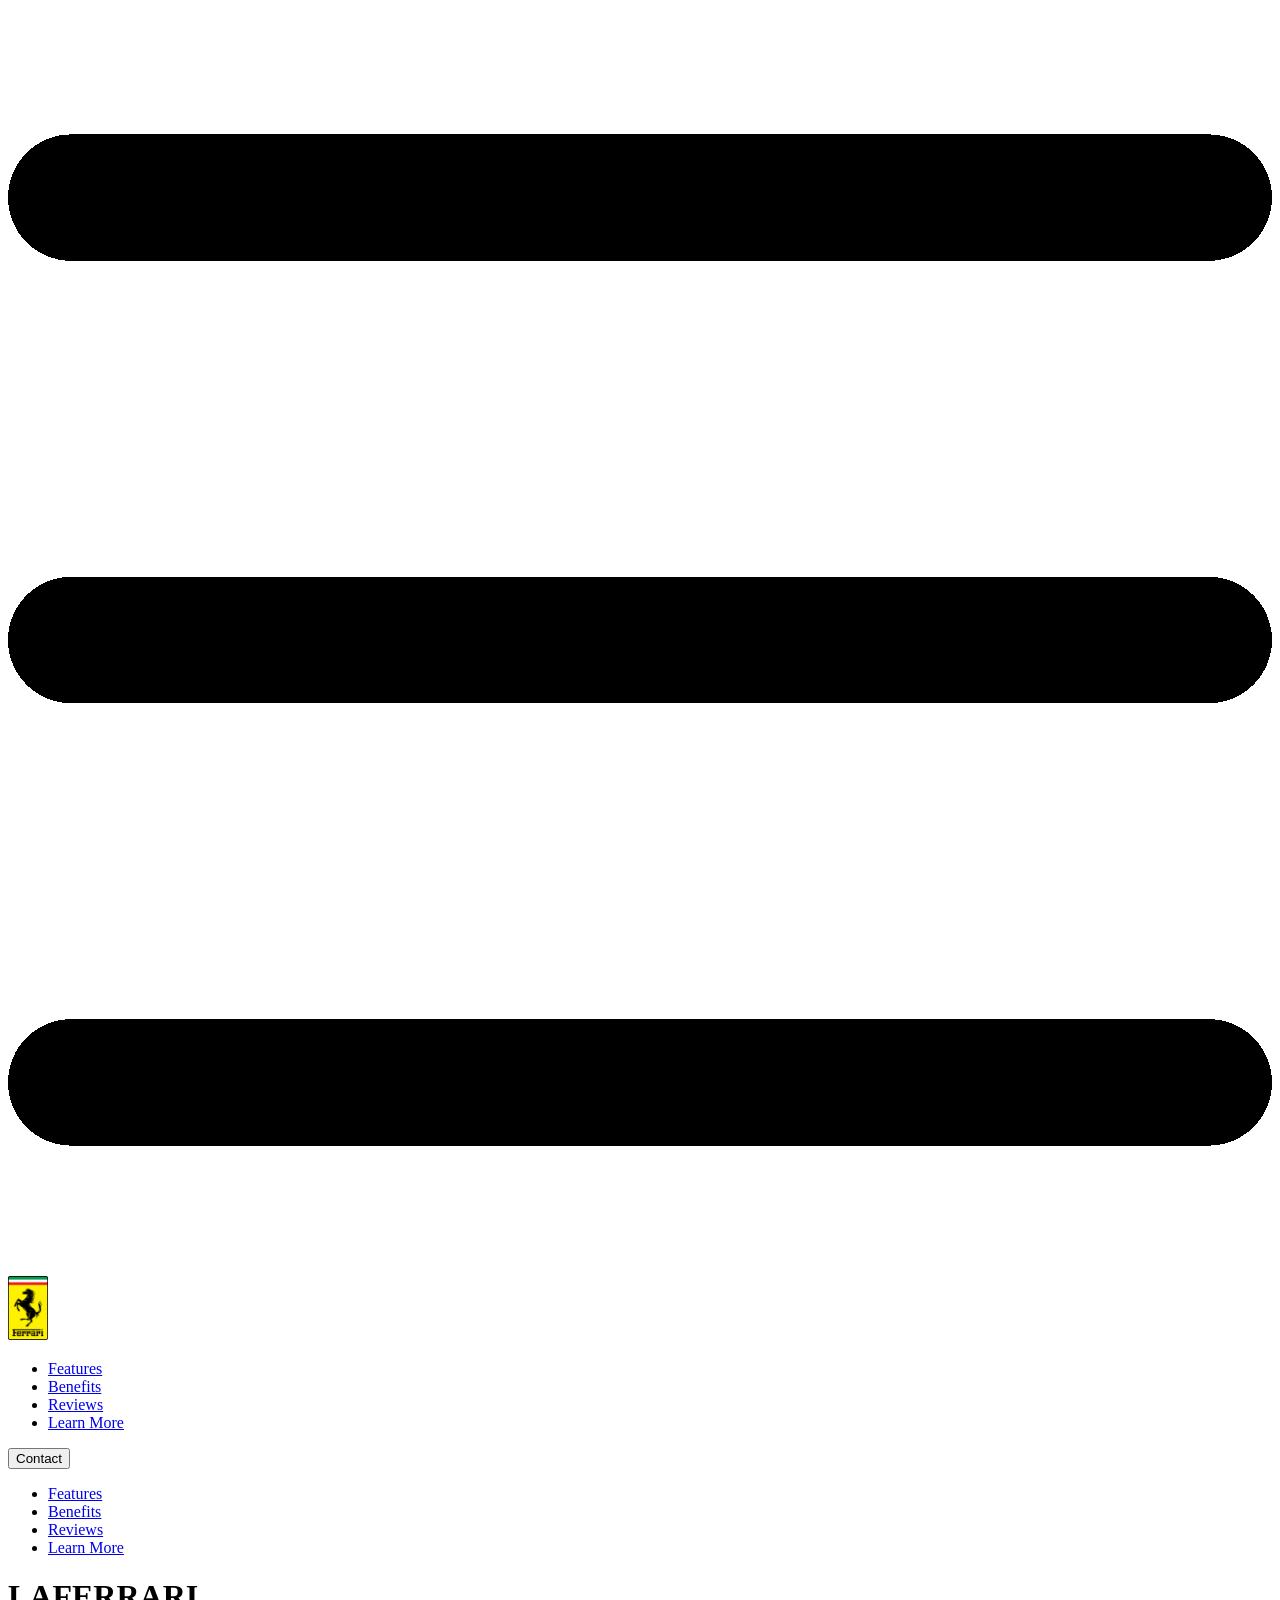
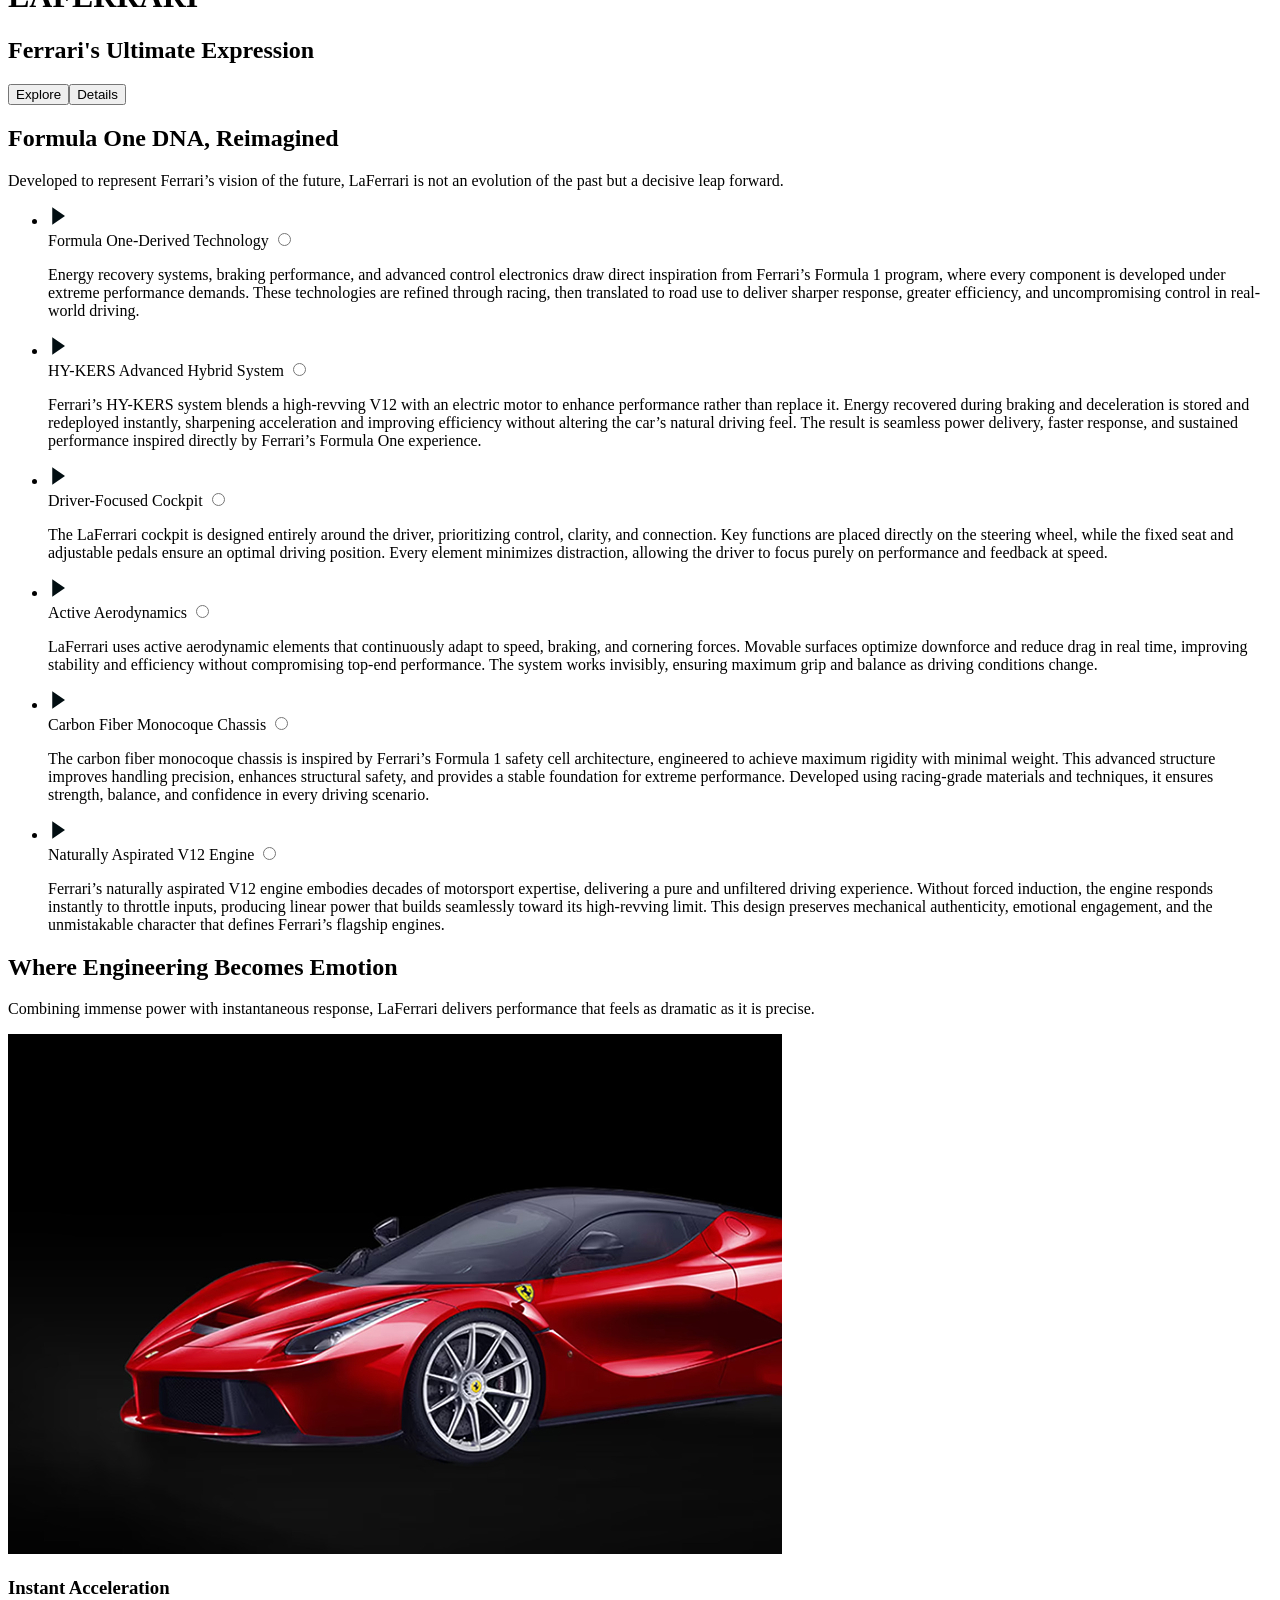
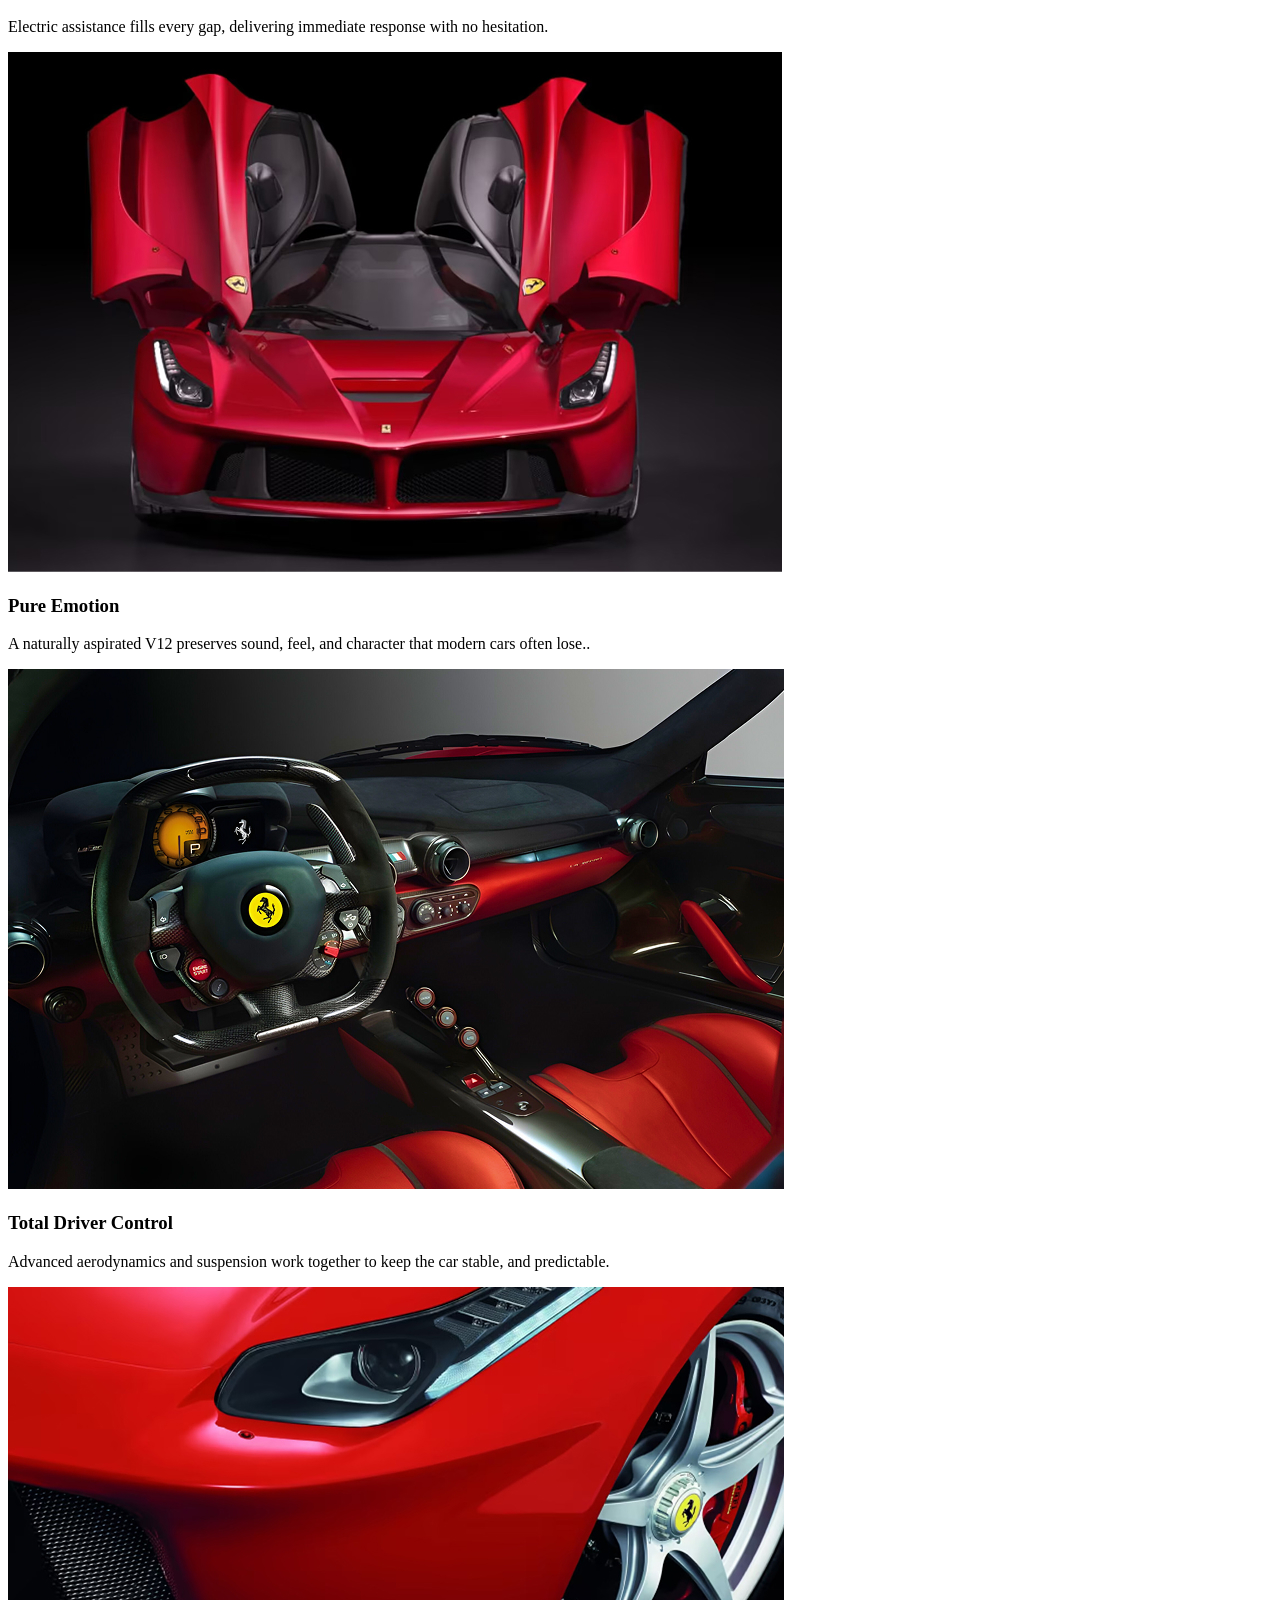
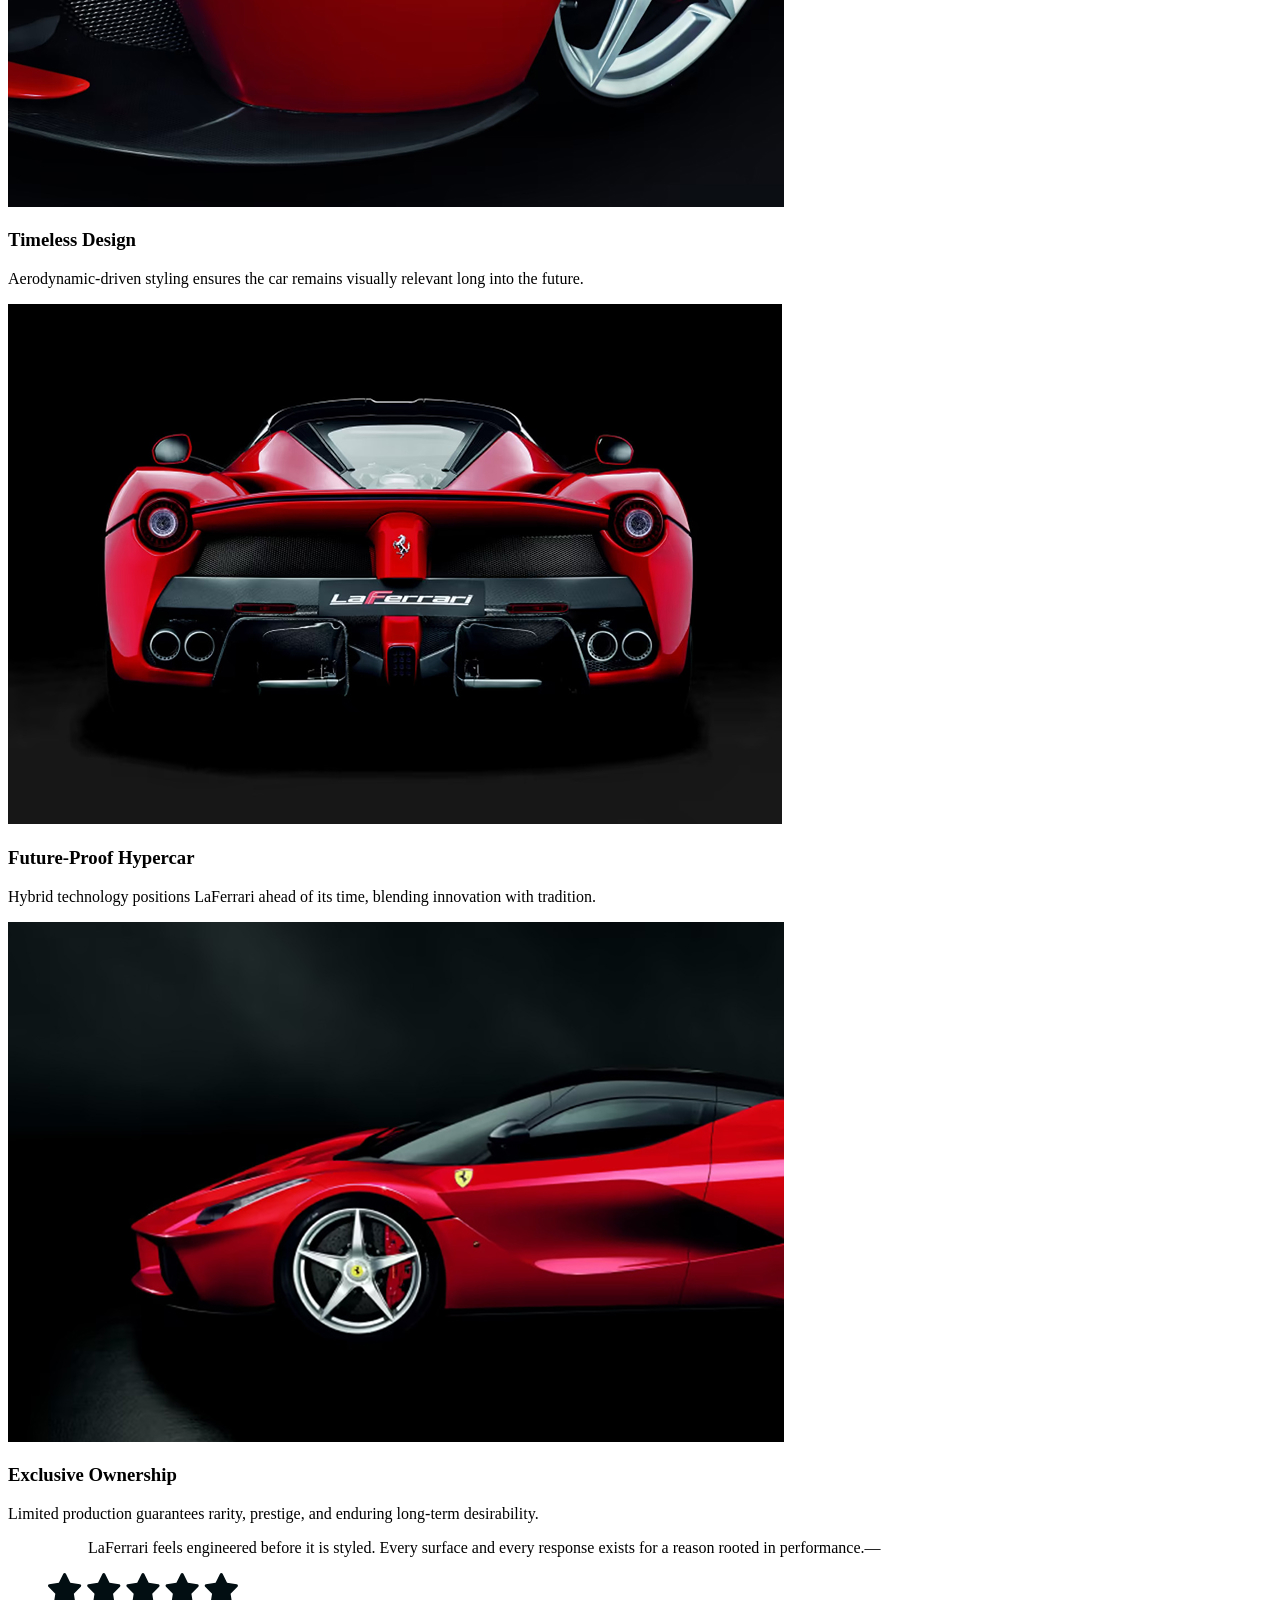
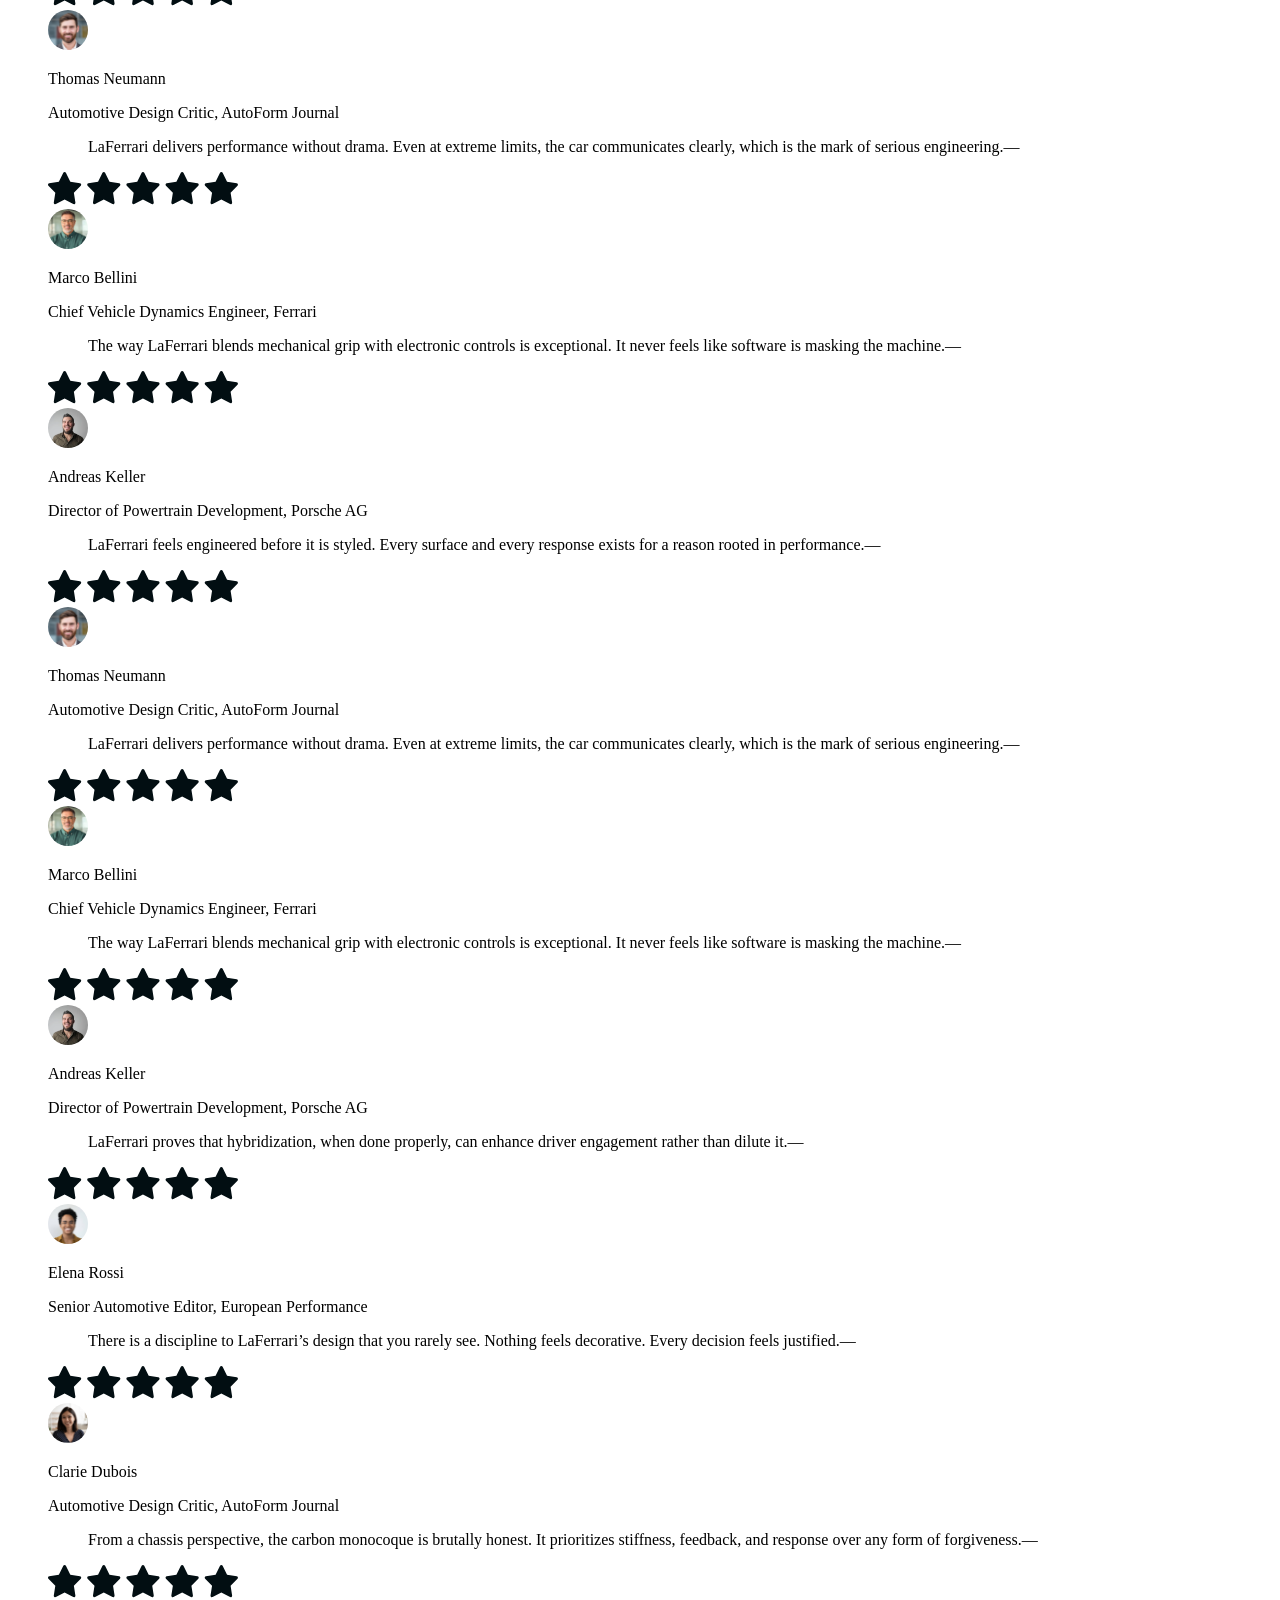
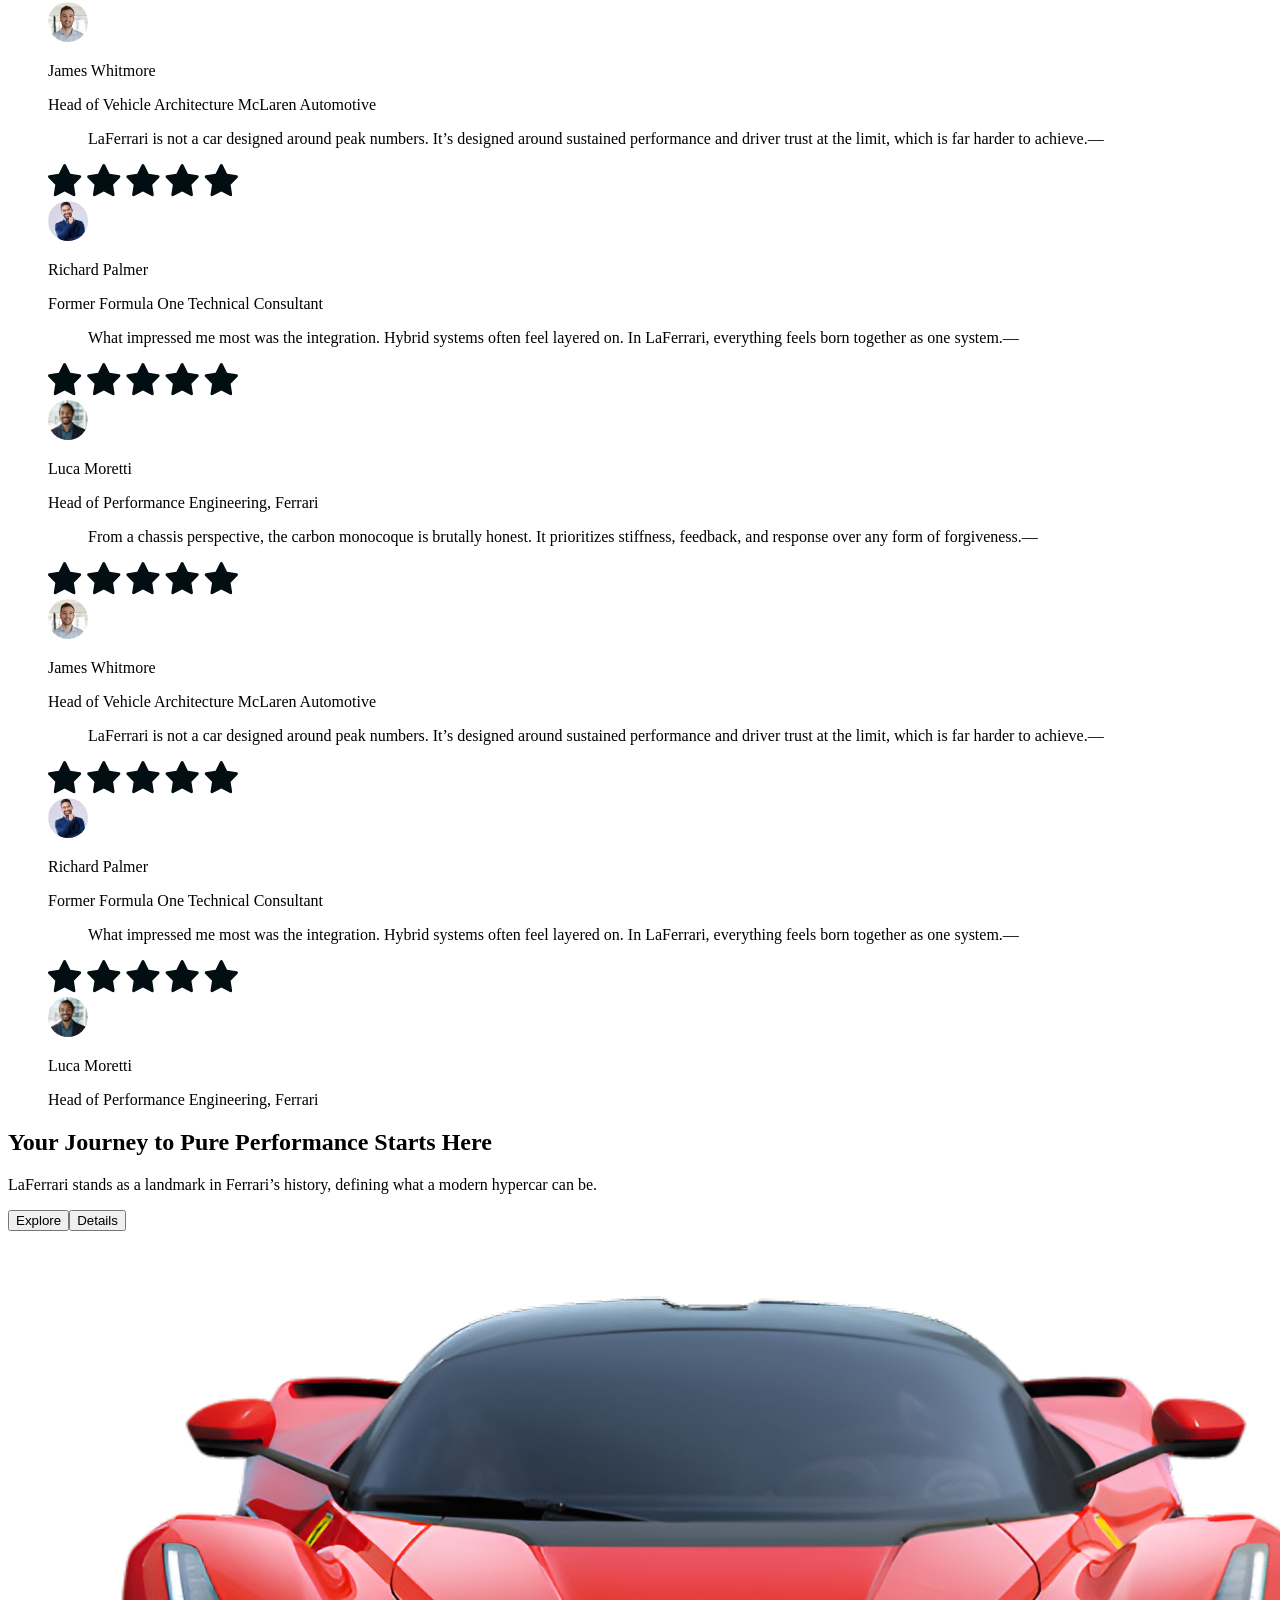
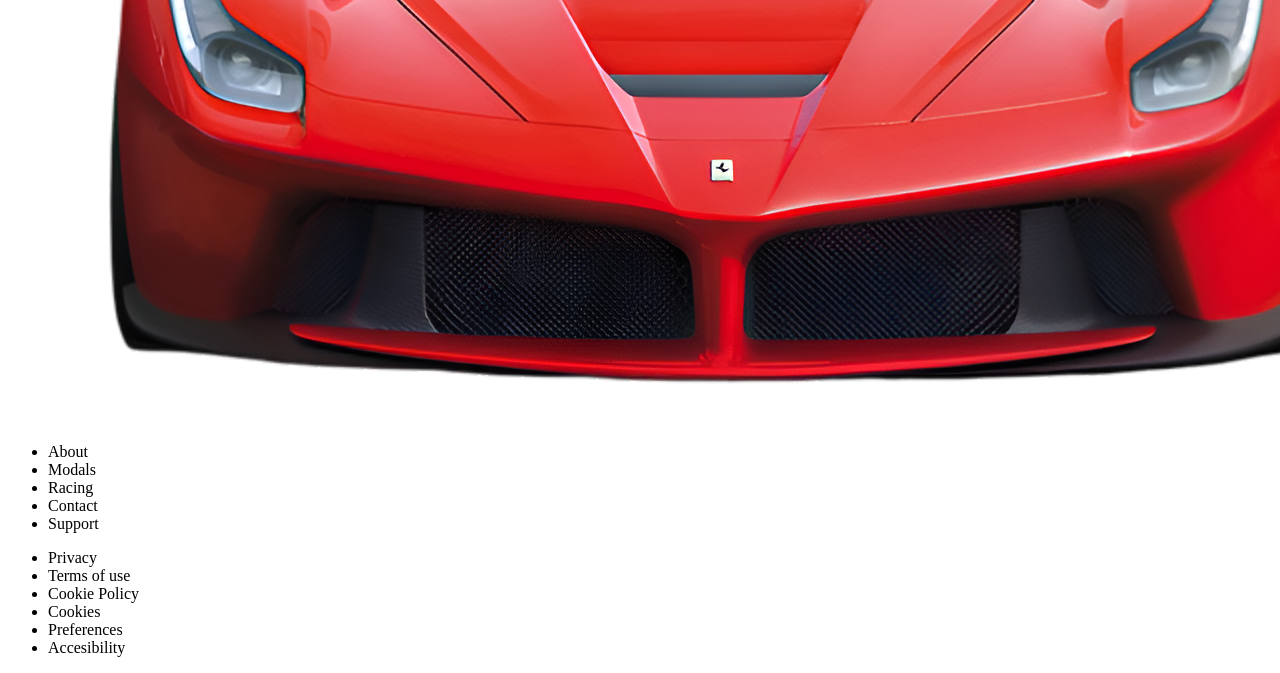
==== commit d2ffc484: "Update index.html" ====
--- a/docs/index.html
+++ b/docs/index.html
@@ -3,9 +3,9 @@
   <head>
     <meta charset="UTF-8" />
     <meta name="viewport" content="width=device-width, initial-scale=1.0" lang="en"/>
-    <link rel="stylesheet" href="/code/style.css" />
+    <link rel="stylesheet" href="docs/style.css" />
     <link rel="icon" href="/Images/Ferrari-Logo-11.svg">
-    <title>Ferrari LaFerrari Landing Page</title>
+    <title>Ferrari LaFerrari</title>
   </head>
   <body>
     <div class="modal-overlay" style="pointer-events: none;"></div>
@@ -170,8 +170,8 @@
               </p>
             </div>
      </label>
-          </div>
-        </li>
+     </li>
+     
               <li>  <label for="sixth" class="click_lable">
           <img src="/Images/Component3.svg" alt="drop-down-arw.svg" />
           <div class="head">
@@ -194,8 +194,8 @@
               </p>
             </div>
      </label>
+        </li>
           </div>
-        </li></div>
       </ul>
     </div>
     <div class="benefits" id="benefits">
@@ -278,7 +278,7 @@
         <figcaption>
           <img src="/Images/pfps/andreaskeller.svg" alt="">
           <div class="details"><p class="name">Andreas Keller</p>
-        <p class="position">Director of Powertrain Development, Porche AG</p></div>
+        <p class="position">Director of Powertrain Development, Porsche AG</p></div>
           </figcaption>
       </figure>
   </div>
@@ -313,7 +313,7 @@
         <figcaption>
           <img src="/Images/pfps/andreaskeller.svg" alt="">
           <div class="details"><p class="name">Andreas Keller</p>
-        <p class="position">Director of Powertrain Development, Porche AG</p></div>
+        <p class="position">Director of Powertrain Development, Porsche AG</p></div>
           </figcaption>
       </figure>
   </div>
@@ -440,6 +440,6 @@
     </ul>
     </div>
   </footer>
-    <script src="/code/script.js"></script>
+    <script src="/docs/script.js"></script>
   </body>
-</html>+</html>
